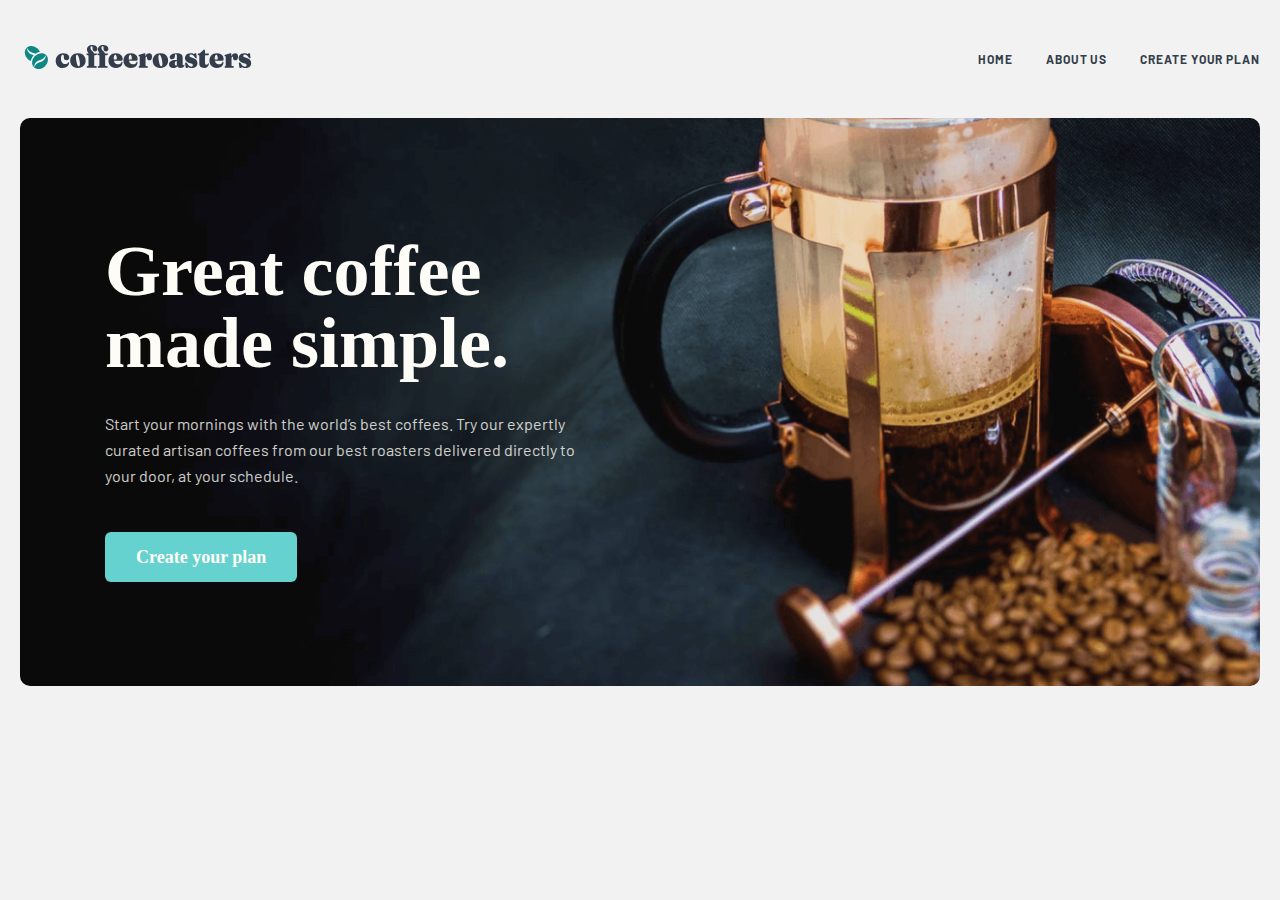
==== index.html @ 652fffab "initial commit" ====
<!DOCTYPE html>
<html lang="en">
  <head>
    <meta charset="UTF-8" />
    <meta http-equiv="X-UA-Compatible" content="IE=edge" />
    <meta name="viewport" content="width=device-width, initial-scale=1.0" />
    <link rel="stylesheet" href="./css/normalize.css" />
    <link rel="stylesheet" href="./css/style.css" />
    <title>1-dars</title>
  </head>
  <body>
    <header class="site-header">
      <div class="container">
        <div class="header-wrapper">
          <a href="./index.html">
            <img
              src="./images/coffe-logo.svg"
              alt="cofferoaster logotip"
              width="236"
              height="26"
            />
          </a>

          <ul class="header-list">
            <li class="header-item">
              <a class="header-link" href="./index.html">HOME</a>
            </li>
            <li class="header-item">
              <a class="header-link" href="./index.html">ABOUT US</a>
            </li>
            <li class="header-item">
              <a class="header-link" href="./index.html">Create your plan</a>
            </li>
          </ul>
        </div>
      </div>
    </header>

    <main>
      <!-- HERO SECTION -->
      <section class="hero-section">
        <div class="container">
         <div class="hero-main-wrap">
            <div class="hero-info-wrapper">
                <h1 class="hero-title">Great coffee made simple.</h1>
                <p class="hero-text">
                  Start your mornings with the world’s best coffees. Try our
                  expertly curated artisan coffees from our best roasters delivered
                  directly to your door, at your schedule.
                </p>
                <a class="hero-link" href="./index.html">Create your plan</a>
              </div>
         </div>
        </div>
      </section>
    </main>
  </body>
</html>
---- css/style.css ----
/* barlow-regular - latin */
@font-face {
    font-family: 'Barlow';
    font-style: normal;
    font-weight: 400;
    src: local(''),
         url('../fonts/barlow-v12-latin-regular.woff2') format('woff2'), /* Chrome 26+, Opera 23+, Firefox 39+ */
         url('../fonts/barlow-v12-latin-regular.woff') format('woff'); /* Chrome 6+, Firefox 3.6+, IE 9+, Safari 5.1+ */
  }
  /* barlow-700 - latin */
  @font-face {
    font-family: 'Barlow';
    font-style: normal;
    font-weight: 700;
    src: local(''),
         url('../fonts/barlow-v12-latin-700.woff2') format('woff2'), /* Chrome 26+, Opera 23+, Firefox 39+ */
         url('../fonts/barlow-v12-latin-700.woff') format('woff'); /* Chrome 6+, Firefox 3.6+, IE 9+, Safari 5.1+ */
  }
  /* fraunces-900 - latin */
@font-face {
    font-family: 'Fraunces';
    font-style: normal;
    font-weight: 900;
    src: local(''),
         url('../fonts/fraunces-v24-latin-900.woff2') format('woff2'), /* Chrome 26+, Opera 23+, Firefox 39+ */
         url('../fonts/fraunces-v24-latin-900.woff') format('woff'); /* Chrome 6+, Firefox 3.6+, IE 9+, Safari 5.1+ */
  }
  *{
    box-sizing: border-box;
    margin: 0;
    padding: 0;
  }
  .container{
    max-width: 1320px;
    width: 100%;
    padding: 0 20px;
    margin-right: auto;
    margin-left: auto;
  }
  body{
    background: #F2F2F2;
  }
/* HEADER */
.site-header {
    padding-top: 44px;
    padding-bottom: 44px;
}

.header-wrapper {
    display: flex;
    justify-content: space-between;
    align-items: center;
}
.header-list {
    display: flex;
    justify-content: space-between;
    list-style-type: none;
    gap: 33px;
}
.header-link{
    text-decoration: none;
    font-family: 'Barlow';
font-style: normal;
font-weight: 700;
font-size: 12px;
line-height: 15px;
letter-spacing: 0.923077px;
text-transform: uppercase;
color: #333D4B;
}
.header-link:hover{
  background: #66D2CF;
}
/* HERO SECTION */


.hero-main-wrap{
  padding: 117px 0 116px 85px;
  background-image: url(../images/Bitmap\ \(1\).png);
  background-repeat: no-repeat;
  background-size: cover;

border-radius: 10px;
}

.hero-info-wrapper {
  width: 493px;
}
.hero-title {
  font-family: 'Fraunces 9pt';
font-style: normal;
font-weight: 900;
font-size: 72px;
line-height: 72px;
color: #FEFCF7;
margin-bottom: 32px;
}
.hero-text {
  font-family: 'Barlow';
font-style: normal;
font-weight: 400;
font-size: 16px;
line-height: 26px;
color: #FEFCF7;
opacity: 0.8;
margin-bottom: 56px;
}
.hero-link {
  font-family: 'Fraunces 9pt';
font-style: normal;
font-weight: 900;
font-size: 18px;
line-height: 25px;
text-align: center;
color: #FEFCF7;
background: #66D2CF;
border-radius: 6px;
padding: 15px 31px;
text-decoration: none;
}
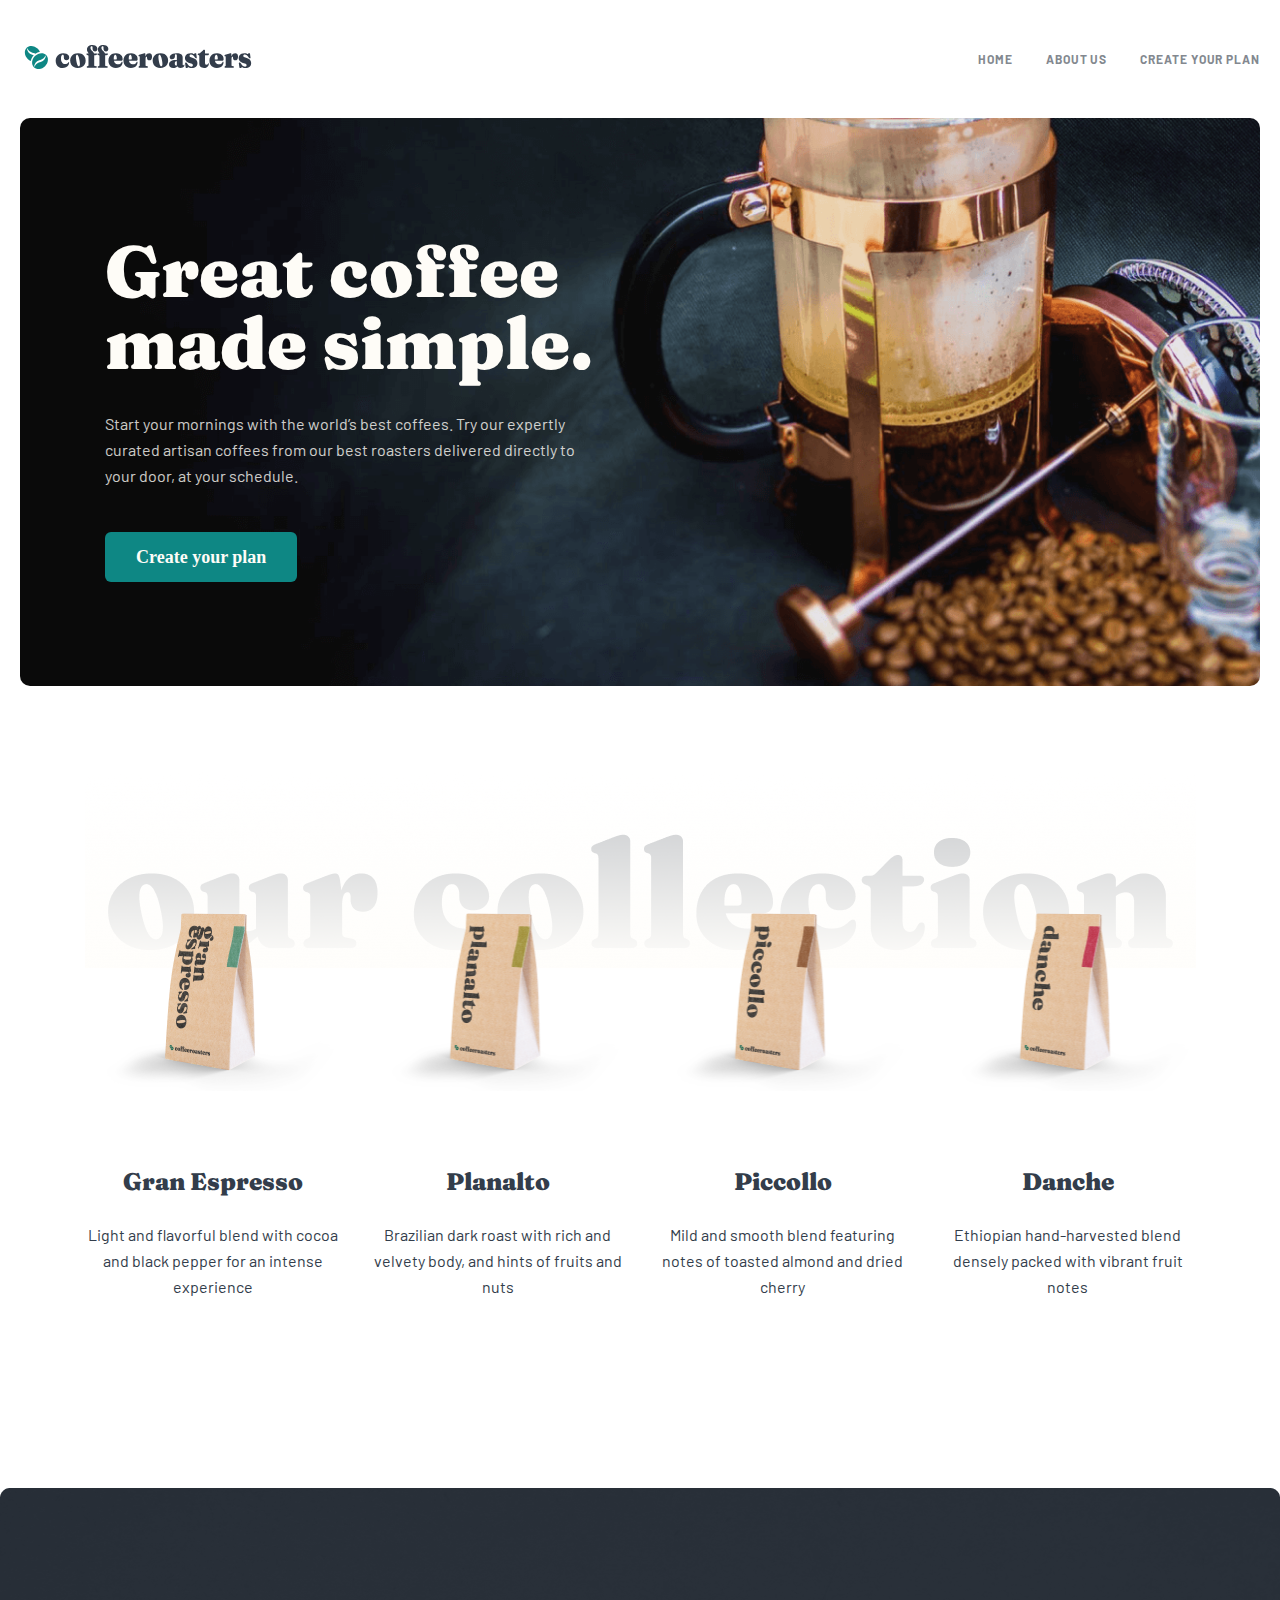
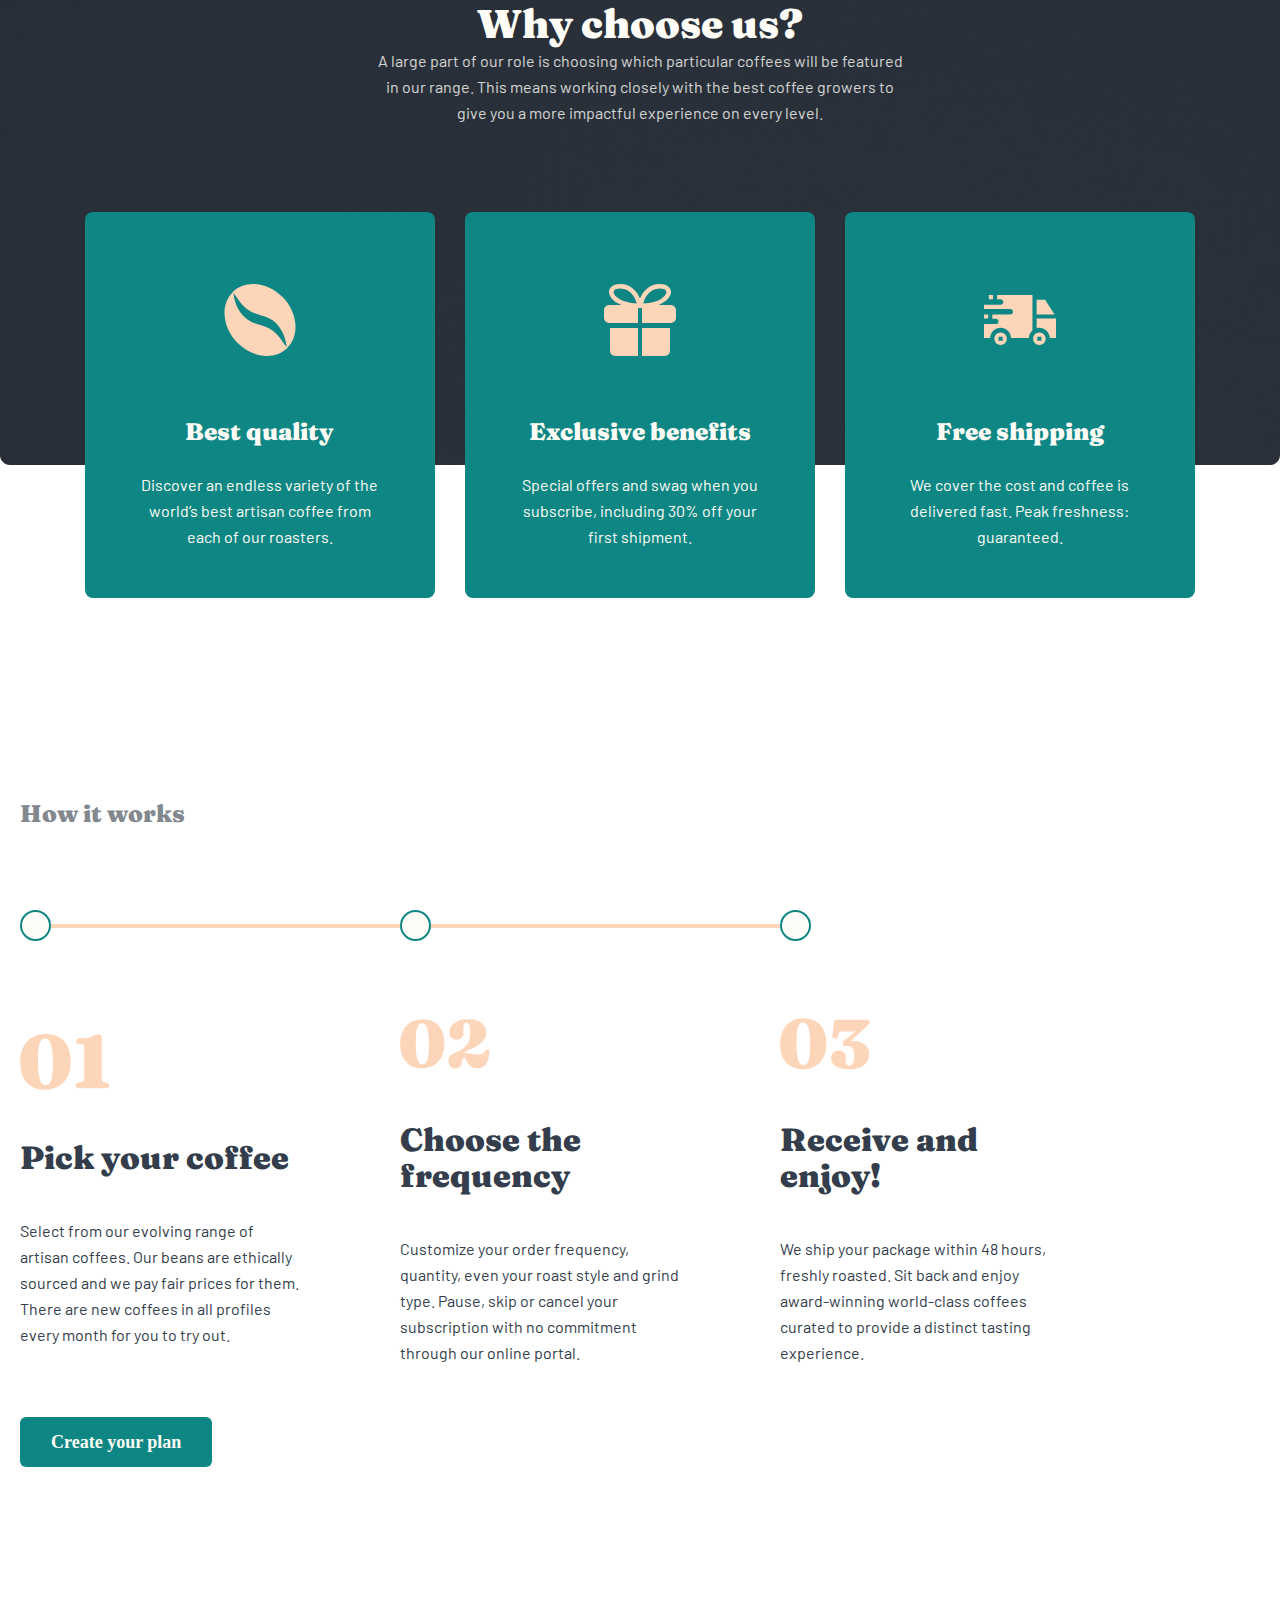
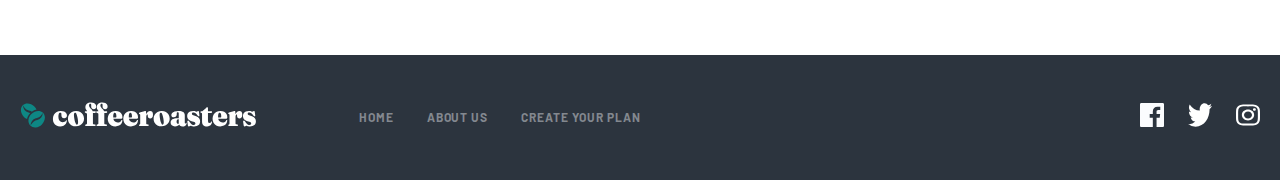
==== commit 26a9f1a6: "cofeeroaster" ====
--- a/index.html
+++ b/index.html
@@ -40,19 +40,282 @@
       <!-- HERO SECTION -->
       <section class="hero-section">
         <div class="container">
-         <div class="hero-main-wrap">
+          <div class="hero-main-wrap">
             <div class="hero-info-wrapper">
-                <h1 class="hero-title">Great coffee made simple.</h1>
-                <p class="hero-text">
-                  Start your mornings with the world’s best coffees. Try our
-                  expertly curated artisan coffees from our best roasters delivered
-                  directly to your door, at your schedule.
+              <h1 class="hero-title">Great coffee made simple.</h1>
+              <p class="hero-text">
+                Start your mornings with the world’s best coffees. Try our
+                expertly curated artisan coffees from our best roasters
+                delivered directly to your door, at your schedule.
+              </p>
+              <a class="hero-link" href="./index.html">Create your plan</a>
+            </div>
+          </div>
+        </div>
+      </section>
+
+      <!-- COLLECTION SECTION -->
+      <section class="collection-section">
+        <div class="container">
+          <div class="collection-wrapper">
+            <ul class="collection-list">
+              <li class="collection-item">
+                <img
+                  class="collectionimg"
+                  src="./images/espresso.png"
+                  alt="collection image"
+                  width="255"
+                  height="193"
+                />
+                <h3 class="collection-title">Gran Espresso</h3>
+                <p class="collection-text">
+                  Light and flavorful blend with cocoa and black pepper for an
+                  intense experience
                 </p>
-                <a class="hero-link" href="./index.html">Create your plan</a>
-              </div>
-         </div>
+              </li>
+              <li class="collection-item">
+                <img
+                  class="collectionimg"
+                  src="./images/planalto.png"
+                  alt="collection image"
+                  width="255"
+                  height="193"
+                />
+                <h3 class="collection-title">Planalto</h3>
+                <p class="collection-text">
+                  Brazilian dark roast with rich and velvety body, and hints of
+                  fruits and nuts
+                </p>
+              </li>
+              <li class="collection-item">
+                <img
+                  class="collectionimg"
+                  src="./images/piccollo.png"
+                  alt="collection image"
+                  width="255"
+                  height="193"
+                />
+                <h3 class="collection-title">Piccollo</h3>
+                <p class="collection-text">
+                  Mild and smooth blend featuring notes of toasted almond and
+                  dried cherry
+                </p>
+              </li>
+              <li class="collection-item">
+                <img
+                  class="collectionimg"
+                  src="./images/danche.png"
+                  alt="collection image"
+                  width="255"
+                  height="193"
+                />
+                <h3 class="collection-title">Danche</h3>
+                <p class="collection-text">
+                  Ethiopian hand-harvested blend densely packed with vibrant
+                  fruit notes
+                </p>
+              </li>
+            </ul>
+          </div>
+        </div>
+      </section>
+
+      <!-- CHOOSE SECTION -->
+      <section class="choose-section">
+        <div class="container">
+          <div class="choose-div">
+            <h3 class="choose-title">Why choose us?</h3>
+            <p class="choose-text">
+              A large part of our role is choosing which particular coffees will
+              be featured in our range. This means working closely with the best
+              coffee growers to give you a more impactful experience on every
+              level.
+            </p>
+          </div>
+          <ul class="choose-list">
+            <li class="choose-item">
+              <img
+                src="./images/cofee.svg"
+                alt="coffe icon"
+                width="72"
+                height="72"
+              />
+              <h4 class="choose-item-title">Best quality</h4>
+              <p class="choose-item-text">
+                Discover an endless variety of the world’s best artisan coffee
+                from each of our roasters.
+              </p>
+            </li>
+            <li class="choose-item">
+              <img
+                src="./images/benifits.svg"
+                alt="coffe icon"
+                width="72"
+                height="72"
+              />
+              <h4 class="choose-item-title">Exclusive benefits</h4>
+              <p class="choose-item-text">
+                Special offers and swag when you subscribe, including 30% off
+                your first shipment.
+              </p>
+            </li>
+            <li class="choose-item">
+              <img
+                src="./images/shipping.svg"
+                alt="coffe icon"
+                width="72"
+                height="72"
+              />
+              <h4 class="choose-item-title">Free shipping</h4>
+              <p class="choose-item-text">
+                We cover the cost and coffee is delivered fast. Peak freshness:
+                guaranteed.
+              </p>
+            </li>
+          </ul>
+        </div>
+      </section>
+
+      <!-- LAST SECTION -->
+      <section class="last-section">
+        <div class="container">
+          <p class="last-section-title">How it works</p>
+          <div class="icon-div">
+            <img
+              class="oval"
+              src="./images/Oval.svg"
+              alt="oval img"
+              width="31"
+              height="31"
+            />
+            <hr class="line" />
+            <img
+              class="oval"
+              src="./images/Oval.svg"
+              alt="oval pisture"
+              width="31"
+              height="31"
+            />
+            <hr class="line" />
+            <img
+              class="oval"
+              src="./images/Oval.svg"
+              alt="oval pic"
+              width="31"
+              height="31"
+            />
+          </div>
+
+          <ul class="last-list">
+            <li class="last-item">
+              <img
+                src="./images/01.svg"
+                alt="number 1"
+                width="90"
+                height="72"
+              />
+              <h4 class="last-item-title">Pick your coffee</h4>
+              <p class="last-item-text">
+                Select from our evolving range of artisan coffees. Our beans are
+                ethically sourced and we pay fair prices for them. There are new
+                coffees in all profiles every month for you to try out.
+              </p>
+            </li>
+            <li class="last-item">
+              <img
+                src="./images/02.svg"
+                alt="number 1"
+                width="90"
+                height="72"
+              />
+              <h4 class="last-item-title">Choose the frequency</h4>
+              <p class="last-item-text">
+                Customize your order frequency, quantity, even your roast style
+                and grind type. Pause, skip or cancel your subscription with no
+                commitment through our online portal.
+              </p>
+            </li>
+            <li class="last-item">
+              <img
+                src="./images/03.svg"
+                alt="number 1"
+                width="90"
+                height="72"
+              />
+              <h4 class="last-item-title">Receive and enjoy!</h4>
+              <p class="last-item-text">
+                We ship your package within 48 hours, freshly roasted. Sit back
+                and enjoy award-winning world-class coffees curated to provide a
+                distinct tasting experience.
+              </p>
+            </li>
+          </ul>
+
+          <a class="hero-link" href="./index.html">Create your plan</a>
         </div>
       </section>
     </main>
+
+    <!-- footer -->
+    <footer class="site-footer">
+      <div class="container">
+       <div class="footer-wrapper">
+        <div class="footer-div">
+          <a class="logowhite" href="./index.html">
+            <img
+              src="./images/whitelogocoffee.svg"
+              alt="white logotip"
+              width="236"
+              height="26"
+            />
+          </a>
+          <ul class="footer-list">
+            <li class="footer-item">
+              <a class="footer-link" href="./index.html">HOME</a>
+            </li>
+            <li class="footer-item">
+              <a class="footer-link" href="./index.html">ABOUT US</a>
+            </li>
+            <li class="footer-item">
+              <a class="footer-link" href="./index.html">Create your plan</a>
+            </li>
+          </ul>
+        </div>
+
+        <ul class="footer-site-list">
+          <li class="footer-site-item">
+            <a class="footer-site-link" href="./index.html">
+              <img
+                src="./images/facebook.svg"
+                alt="facebook logo"
+                width="24"
+                height="24"
+              />
+            </a>
+          </li>
+          <li class="footer-site-item">
+            <a class="footer-site-link" href="./index.html">
+              <img
+                src="./images/twitter.svg"
+                alt="facebook logo"
+                width="24"
+                height="24"
+              />
+            </a>
+          </li>
+          <li class="footer-site-item">
+            <a class="footer-site-link" href="./index.html">
+              <img
+                src="./images/instagram.svg"
+                alt="facebook logo"
+                width="24"
+                height="24"
+              />
+            </a>
+          </li>
+        </ul>
+       </div>
+      </div>
+    </footer>
   </body>
 </html>
--- a/css/style.css
+++ b/css/style.css
@@ -38,7 +38,7 @@
     margin-left: auto;
   }
   body{
-    background: #F2F2F2;
+    background: #FFF;
   }
 /* HEADER */
 .site-header {
@@ -66,10 +66,11 @@
 line-height: 15px;
 letter-spacing: 0.923077px;
 text-transform: uppercase;
-color: #333D4B;
+color: #83888F;
 }
 .header-link:hover{
-  background: #66D2CF;
+  color: #333D4B;
+
 }
 /* HERO SECTION */
 
@@ -87,7 +88,7 @@
   width: 493px;
 }
 .hero-title {
-  font-family: 'Fraunces 9pt';
+  font-family: 'Fraunces';
 font-style: normal;
 font-weight: 900;
 font-size: 72px;
@@ -113,8 +114,238 @@
 line-height: 25px;
 text-align: center;
 color: #FEFCF7;
-background: #66D2CF;
+background: #0E8784;
 border-radius: 6px;
 padding: 15px 31px;
 text-decoration: none;
-}+}
+.hero-link:hover{
+  background: #66D2CF;
+}
+/* COLLECTION SECTION */
+.collection-section {
+  margin-top: 86px;
+  padding-bottom: 188px;
+
+}
+.collection-wrapper {
+  background-image: url(../images/collectionbg.png);
+  background-repeat: no-repeat;
+  background-size: 1111px 196px;
+background-position-x: center;
+}
+.collection-list {
+  display: flex;
+  align-items: center;
+ gap: 30px;
+ list-style-type: none;
+ justify-content: center;
+padding-top: 126px;
+}
+.collection-item {
+  width: 255px;
+text-align: center;
+
+}
+
+.collection-title {
+  font-family: 'Fraunces';
+font-style: normal;
+font-weight: 900;
+font-size: 24px;
+line-height: 32px;
+text-align: center;
+color: #333D4B;
+padding-bottom: 24px;
+padding-top: 71px;
+}
+.collection-text {
+  font-family: 'Barlow';
+font-style: normal;
+font-weight: 400;
+font-size: 16px;
+line-height: 26px;
+text-align: center;
+color: #333D4B;
+}
+/* CHOOSE SECTION */
+
+.choose-section {
+  padding-top: 112px;
+  padding-bottom: 200px;
+  background-image: url(../images/choose-sectionbg.png);
+  background-repeat: no-repeat;
+  background-size: 1280px 577px;
+  background-position: center 0;
+}
+.choose-div {
+  width: 540px;
+  margin-right: auto;
+  margin-left: auto;
+  padding-bottom: 86px;
+}
+.choose-title {
+  font-family: 'Fraunces';
+font-style: normal;
+font-weight: 900;
+font-size: 40px;
+line-height: 48px;
+text-align: center;
+color: #FEFCF7;
+}
+.choose-text {
+  font-family: 'Barlow';
+font-style: normal;
+font-weight: 400;
+font-size: 16px;
+line-height: 26px;
+text-align: center;
+color: #FEFCF7;
+opacity: 0.8;
+}
+.choose-list {
+  display: flex;
+  align-items: center;
+  justify-content: center;
+  gap: 30px;
+  list-style-type: none;
+}
+.choose-item {
+  width: 350px;
+  background: #0E8784;
+border-radius: 8px;
+padding: 72px 48px 48px 47px;
+text-align: center;
+}
+.choose-item-title {
+  font-family: 'Fraunces';
+font-style: normal;
+font-weight: 900;
+font-size: 24px;
+line-height: 32px;
+text-align: center;
+color: #FEFCF7;
+padding-top: 56px;
+padding-bottom: 24px;
+}
+.choose-item-text {
+  font-family: 'Barlow';
+font-style: normal;
+font-weight: 400;
+font-size: 16px;
+line-height: 26px;
+text-align: center;
+color: #FEFCF7;
+}
+/* LAST SECTION */
+.last-section {
+padding-bottom: 200px;
+}
+
+.last-section-title {
+  padding-bottom: 80px;
+  font-family: 'Fraunces';
+font-style: normal;
+font-weight: 900;
+font-size: 24px;
+line-height: 32px;
+color: #83888F;
+}
+.icon-div {
+  display: flex;
+  align-items: center;
+  justify-content: flex-start;
+}
+.last-list {
+  display: flex;
+  align-items: center;
+  justify-content: flex-start;
+  list-style-type: none;
+  gap: 95px;
+  padding-top: 67px;
+}
+.last-item {
+  width: 285px;
+  padding-bottom: 64px;
+}
+.last-item-title {
+  padding-top: 38px;
+  padding-bottom: 42px;
+  font-family: 'Fraunces';
+font-style: normal;
+font-weight: 900;
+font-size: 32px;
+line-height: 36px;
+color: #333D4B;
+}
+.last-item-text {
+  font-family: 'Barlow';
+font-style: normal;
+font-weight: 400;
+font-size: 16px;
+line-height: 26px;
+color: #333D4B;
+}
+
+.oval{
+  margin: 0;
+}
+.line{
+  margin: 0;
+  width: 349px;
+  height: 1px;
+  border: 2px solid #FDD6BA;
+}
+
+/* footer */
+.site-footer {
+  background: #2C343E;
+  padding-top: 47px;
+  padding-bottom: 48px;
+}
+.footer-div {
+  display: flex;
+  align-items: center;
+  justify-content: flex-start;
+}
+.footer-wrapper{
+  display: flex;
+  align-items: center;
+  justify-content: space-between;
+}
+.footer-list {
+  list-style-type: none;
+  display: flex;
+  align-items: center;
+  justify-content: space-between;
+  gap: 33px;
+}
+.logowhite{
+  margin-right: 103px;
+}
+
+.footer-link {
+  font-family: 'Barlow';
+font-style: normal;
+font-weight: 700;
+font-size: 12px;
+line-height: 15px;
+letter-spacing: 0.923077px;
+text-transform: uppercase;
+color: #83888F;
+text-decoration: none;
+}
+.footer-link:hover{
+  color: #FEFCF7;
+}
+.footer-site-list {
+  list-style-type: none;
+  display: flex;
+  align-items: center;
+  justify-content: flex-end;
+  gap: 24px;
+}
+
+.footer-site-link:hover {
+  background: #FDD6BA;
+}
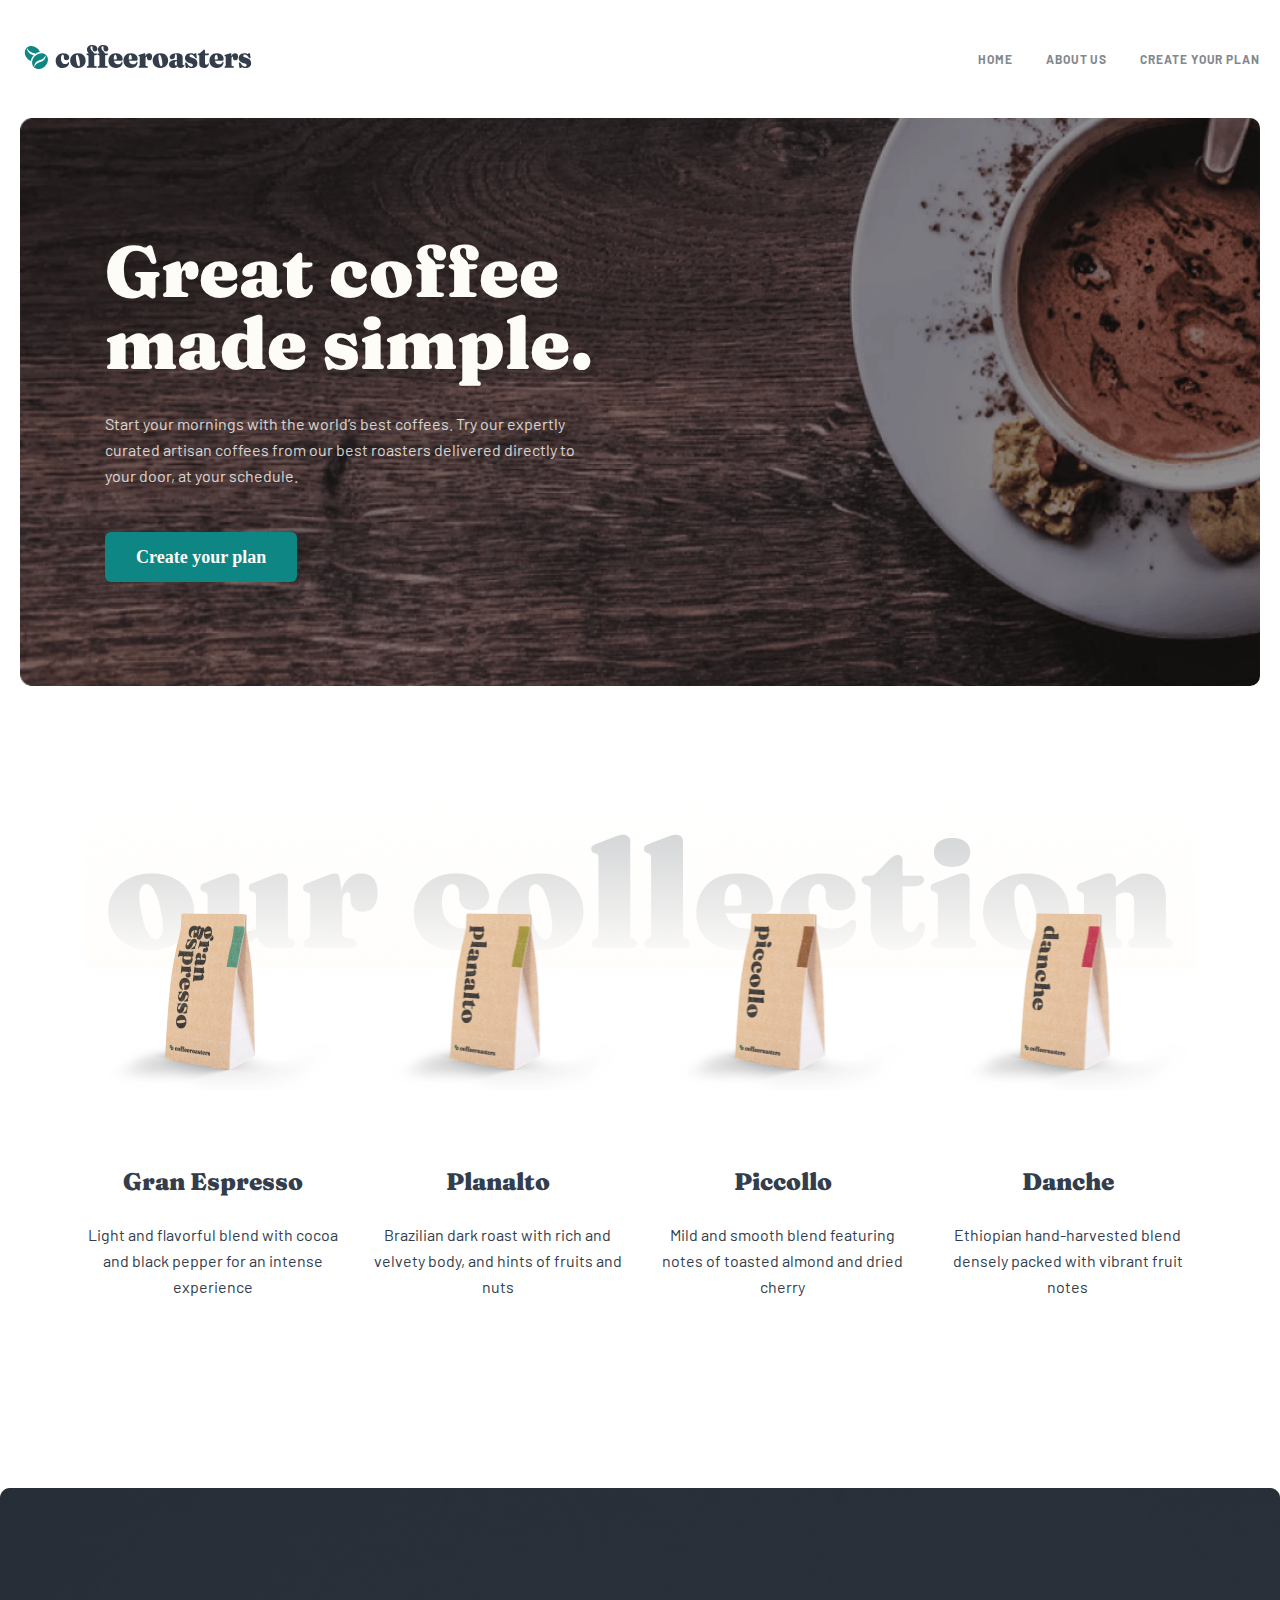
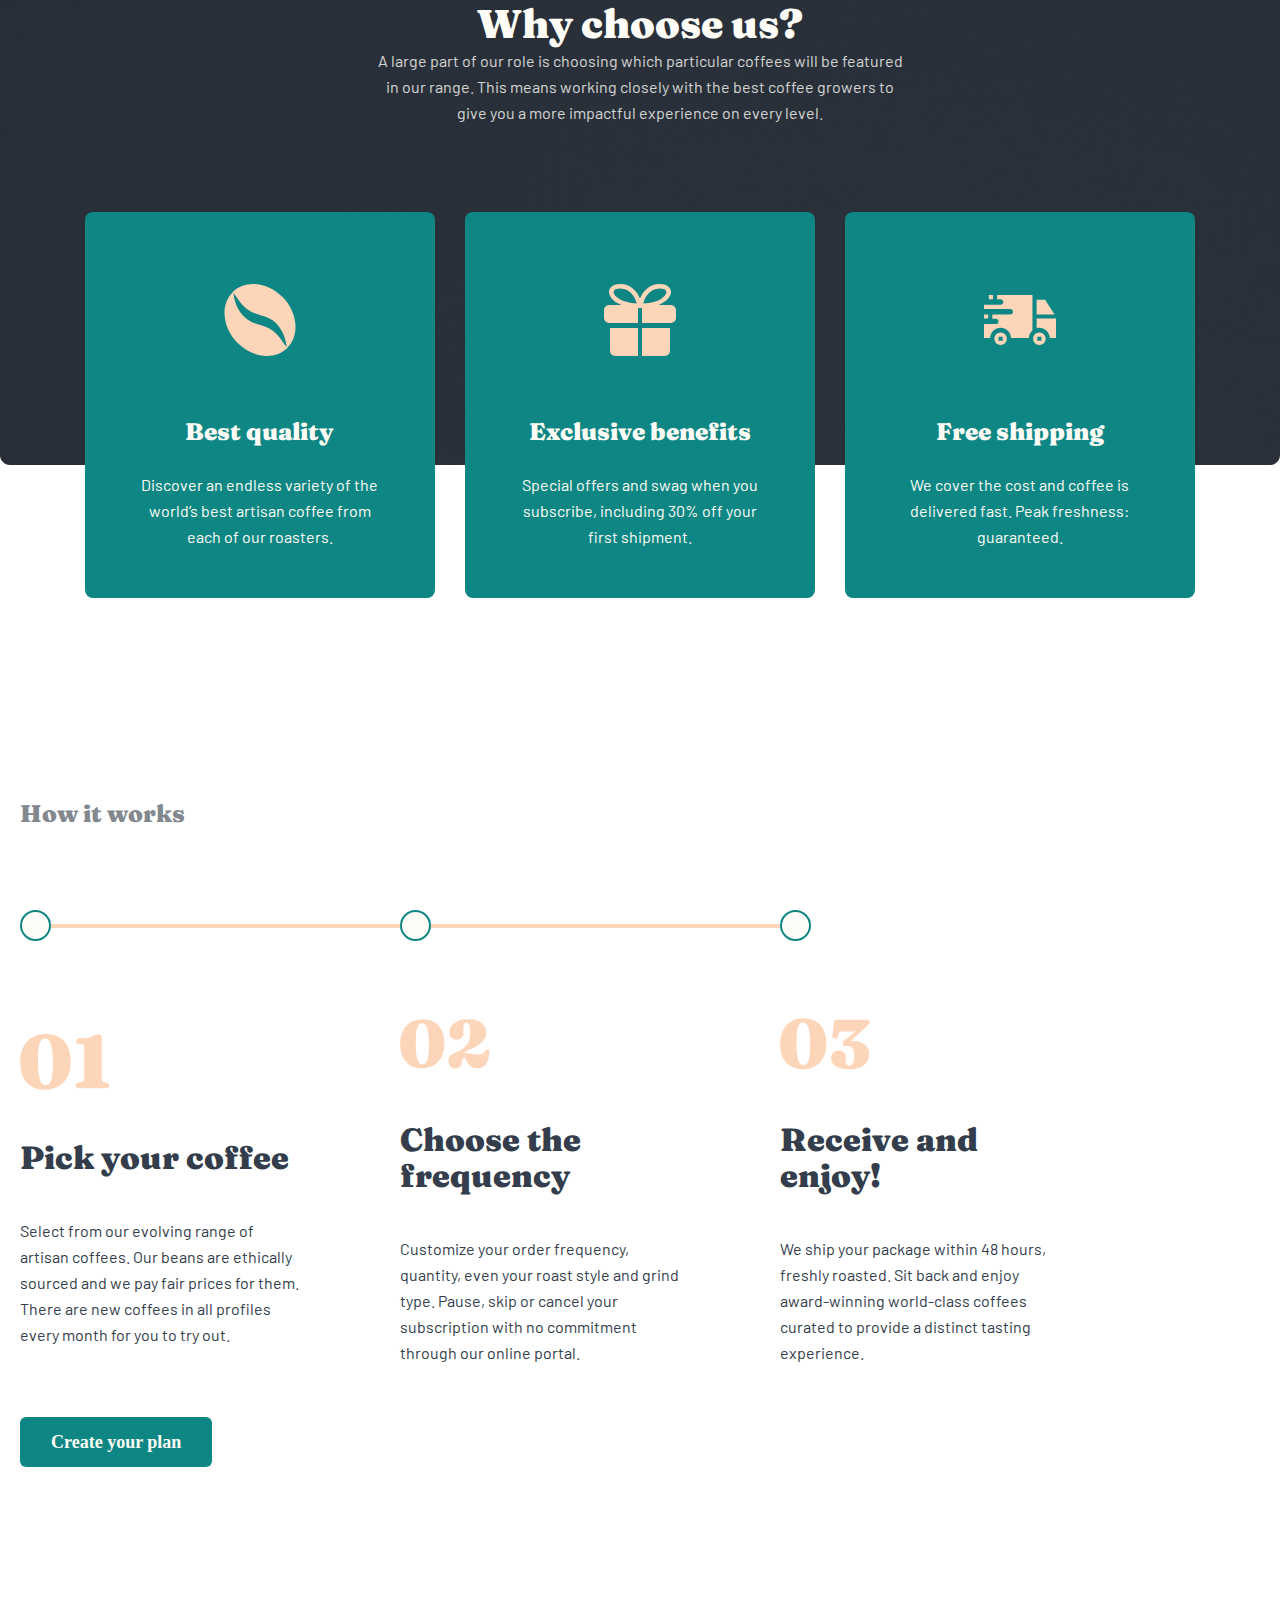
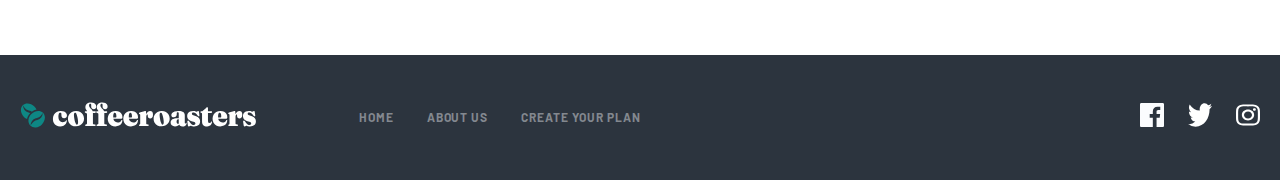
==== commit 6caf5d4c: "about and home pages add" ====
--- a/index.html
+++ b/index.html
@@ -9,10 +9,11 @@
     <title>1-dars</title>
   </head>
   <body>
+    <!-- HEADER -->
     <header class="site-header">
       <div class="container">
-        <div class="header-wrapper">
-          <a href="./index.html">
+        <div class="site-header__wrapper">
+          <a class="site-header__logo" href="./index.html">
             <img
               src="./images/coffe-logo.svg"
               alt="cofferoaster logotip"
@@ -21,15 +22,15 @@
             />
           </a>
 
-          <ul class="header-list">
-            <li class="header-item">
-              <a class="header-link" href="./index.html">HOME</a>
-            </li>
-            <li class="header-item">
-              <a class="header-link" href="./index.html">ABOUT US</a>
-            </li>
-            <li class="header-item">
-              <a class="header-link" href="./index.html">Create your plan</a>
+          <ul class="site-header__list">
+            <li class="site-header__item">
+              <a class="site-header__link" href="./index.html">HOME</a>
+            </li>
+            <li class="site-header__item">
+              <a class="site-header__link" href="./about.html">ABOUT US</a>
+            </li>
+            <li class="site-header__item">
+              <a class="site-header__link" href="./index.html">Create your plan</a>
             </li>
           </ul>
         </div>
@@ -38,79 +39,79 @@
 
     <main>
       <!-- HERO SECTION -->
-      <section class="hero-section">
+      <section class="hero">
         <div class="container">
-          <div class="hero-main-wrap">
-            <div class="hero-info-wrapper">
-              <h1 class="hero-title">Great coffee made simple.</h1>
-              <p class="hero-text">
+          <div class="hero__wrapper">
+            <div class="hero__info-wrapper">
+              <h1 class="hero__title">Great coffee made simple.</h1>
+              <p class="hero__text">
                 Start your mornings with the world’s best coffees. Try our
                 expertly curated artisan coffees from our best roasters
                 delivered directly to your door, at your schedule.
               </p>
-              <a class="hero-link" href="./index.html">Create your plan</a>
+              <a class="hero__link" href="./index.html">Create your plan</a>
             </div>
           </div>
         </div>
       </section>
 
       <!-- COLLECTION SECTION -->
-      <section class="collection-section">
+      <section class="collection">
         <div class="container">
-          <div class="collection-wrapper">
-            <ul class="collection-list">
-              <li class="collection-item">
+          <div class="collection__wrapper">
+            <ul class="collection__list">
+              <li class="collection__item">
                 <img
-                  class="collectionimg"
+                  class="collection__img"
                   src="./images/espresso.png"
                   alt="collection image"
                   width="255"
                   height="193"
                 />
-                <h3 class="collection-title">Gran Espresso</h3>
-                <p class="collection-text">
+                <h3 class="collection__title">Gran Espresso</h3>
+                <p class="collection__text">
                   Light and flavorful blend with cocoa and black pepper for an
                   intense experience
                 </p>
               </li>
-              <li class="collection-item">
+              <li class="collection__item">
                 <img
-                  class="collectionimg"
+                  class="collection__img"
                   src="./images/planalto.png"
                   alt="collection image"
                   width="255"
                   height="193"
                 />
-                <h3 class="collection-title">Planalto</h3>
-                <p class="collection-text">
+                <h3 class="collection__title">Planalto</h3>
+                <p class="collection__text">
                   Brazilian dark roast with rich and velvety body, and hints of
                   fruits and nuts
                 </p>
               </li>
-              <li class="collection-item">
+              <li class="collection__item">
                 <img
-                  class="collectionimg"
+                  class="collection__img"
                   src="./images/piccollo.png"
                   alt="collection image"
                   width="255"
                   height="193"
                 />
-                <h3 class="collection-title">Piccollo</h3>
-                <p class="collection-text">
+                <h3 class="collection__title">Piccollo</h3>
+                <p class="collection__text">
                   Mild and smooth blend featuring notes of toasted almond and
                   dried cherry
                 </p>
               </li>
-              <li class="collection-item">
+              <li class="collection__item">
                 <img
-                  class="collectionimg"
+                  class="collection__img"
                   src="./images/danche.png"
                   alt="collection image"
                   width="255"
                   height="193"
                 />
-                <h3 class="collection-title">Danche</h3>
-                <p class="collection-text">
+                <h3 class="collection__title">Danche</h3>
+                <p class="collection__text">
                   Ethiopian hand-harvested blend densely packed with vibrant
                   fruit notes
                 </p>
@@ -121,53 +122,53 @@
       </section>
 
       <!-- CHOOSE SECTION -->
-      <section class="choose-section">
+      <section class="choose">
         <div class="container">
-          <div class="choose-div">
-            <h3 class="choose-title">Why choose us?</h3>
-            <p class="choose-text">
+          <div class="choose__div">
+            <h3 class="choose__title">Why choose us?</h3>
+            <p class="choose__text">
               A large part of our role is choosing which particular coffees will
               be featured in our range. This means working closely with the best
               coffee growers to give you a more impactful experience on every
               level.
             </p>
           </div>
-          <ul class="choose-list">
-            <li class="choose-item">
+          <ul class="choose__list">
+            <li class="choose__item">
               <img
                 src="./images/cofee.svg"
                 alt="coffe icon"
                 width="72"
                 height="72"
               />
-              <h4 class="choose-item-title">Best quality</h4>
-              <p class="choose-item-text">
+              <h4 class="choose__item-title">Best quality</h4>
+              <p class="choose__item-text">
                 Discover an endless variety of the world’s best artisan coffee
                 from each of our roasters.
               </p>
             </li>
-            <li class="choose-item">
+            <li class="choose__item">
               <img
                 src="./images/benifits.svg"
                 alt="coffe icon"
                 width="72"
                 height="72"
               />
-              <h4 class="choose-item-title">Exclusive benefits</h4>
-              <p class="choose-item-text">
+              <h4 class="choose__item-title">Exclusive benefits</h4>
+              <p class="choose__item-text">
                 Special offers and swag when you subscribe, including 30% off
                 your first shipment.
               </p>
             </li>
-            <li class="choose-item">
+            <li class="choose__item">
               <img
                 src="./images/shipping.svg"
                 alt="coffe icon"
                 width="72"
                 height="72"
               />
-              <h4 class="choose-item-title">Free shipping</h4>
-              <p class="choose-item-text">
+              <h4 class="choose__item-title">Free shipping</h4>
+              <p class="choose__item-text">
                 We cover the cost and coffee is delivered fast. Peak freshness:
                 guaranteed.
               </p>
@@ -177,28 +178,28 @@
       </section>
 
       <!-- LAST SECTION -->
-      <section class="last-section">
+      <section class="last">
         <div class="container">
-          <p class="last-section-title">How it works</p>
-          <div class="icon-div">
-            <img
-              class="oval"
+          <p class="last__title">How it works</p>
+          <div class="last__icon-div">
+            <img
+              class="last__icon-div--oval"
               src="./images/Oval.svg"
               alt="oval img"
               width="31"
               height="31"
             />
-            <hr class="line" />
-            <img
-              class="oval"
+            <hr class="last__icon-div--line" />
+            <img
+              class="last__icon-div--oval"
               src="./images/Oval.svg"
               alt="oval pisture"
               width="31"
               height="31"
             />
-            <hr class="line" />
-            <img
-              class="oval"
+            <hr class="last__icon-div--line" />
+            <img
+              class="last__icon-div--oval"
               src="./images/Oval.svg"
               alt="oval pic"
               width="31"
@@ -206,44 +207,44 @@
             />
           </div>
 
-          <ul class="last-list">
-            <li class="last-item">
+          <ul class="last__list">
+            <li class="last__item">
               <img
                 src="./images/01.svg"
                 alt="number 1"
                 width="90"
                 height="72"
               />
-              <h4 class="last-item-title">Pick your coffee</h4>
-              <p class="last-item-text">
+              <h4 class="last__item-title">Pick your coffee</h4>
+              <p class="last__item-text">
                 Select from our evolving range of artisan coffees. Our beans are
                 ethically sourced and we pay fair prices for them. There are new
                 coffees in all profiles every month for you to try out.
               </p>
             </li>
-            <li class="last-item">
+            <li class="last__item">
               <img
                 src="./images/02.svg"
                 alt="number 1"
                 width="90"
                 height="72"
               />
-              <h4 class="last-item-title">Choose the frequency</h4>
-              <p class="last-item-text">
+              <h4 class="last__item-title">Choose the frequency</h4>
+              <p class="last__item-text">
                 Customize your order frequency, quantity, even your roast style
                 and grind type. Pause, skip or cancel your subscription with no
                 commitment through our online portal.
               </p>
             </li>
-            <li class="last-item">
+            <li class="last__item">
               <img
                 src="./images/03.svg"
                 alt="number 1"
                 width="90"
                 height="72"
               />
-              <h4 class="last-item-title">Receive and enjoy!</h4>
-              <p class="last-item-text">
+              <h4 class="last__item-title">Receive and enjoy!</h4>
+              <p class="last__item-text">
                 We ship your package within 48 hours, freshly roasted. Sit back
                 and enjoy award-winning world-class coffees curated to provide a
                 distinct tasting experience.
@@ -251,7 +252,7 @@
             </li>
           </ul>
 
-          <a class="hero-link" href="./index.html">Create your plan</a>
+          <a class="hero__link last__link" href="./index.html">Create your plan</a>
         </div>
       </section>
     </main>
@@ -259,9 +260,9 @@
     <!-- footer -->
     <footer class="site-footer">
       <div class="container">
-       <div class="footer-wrapper">
-        <div class="footer-div">
-          <a class="logowhite" href="./index.html">
+       <div class="site-footer__wrapper">
+        <div class="site-footer__div">
+          <a class="site-footer__logo" href="./index.html">
             <img
               src="./images/whitelogocoffee.svg"
               alt="white logotip"
@@ -269,22 +270,22 @@
               height="26"
             />
           </a>
-          <ul class="footer-list">
-            <li class="footer-item">
-              <a class="footer-link" href="./index.html">HOME</a>
-            </li>
-            <li class="footer-item">
-              <a class="footer-link" href="./index.html">ABOUT US</a>
-            </li>
-            <li class="footer-item">
-              <a class="footer-link" href="./index.html">Create your plan</a>
+          <ul class="site-footer__list">
+            <li class="site-footer__item">
+              <a class="site-footer__link" href="./index.html">HOME</a>
+            </li>
+            <li class="site-footer__item">
+              <a class="site-footer__link" href="./index.html">ABOUT US</a>
+            </li>
+            <li class="site-footer__item">
+              <a class="site-footer__link" href="./index.html">Create your plan</a>
             </li>
           </ul>
         </div>
 
-        <ul class="footer-site-list">
-          <li class="footer-site-item">
-            <a class="footer-site-link" href="./index.html">
+        <ul class="site-footer__web-list web-list">
+          <li class="web-list__item">
+            <a class="web-list__link" href="./index.html">
               <img
                 src="./images/facebook.svg"
                 alt="facebook logo"
@@ -293,8 +294,8 @@
               />
             </a>
           </li>
-          <li class="footer-site-item">
-            <a class="footer-site-link" href="./index.html">
+          <li class="web-list__item">
+            <a class="web-list__link" href="./index.html">
               <img
                 src="./images/twitter.svg"
                 alt="facebook logo"
@@ -303,8 +304,8 @@
               />
             </a>
           </li>
-          <li class="footer-site-item">
-            <a class="footer-site-link" href="./index.html">
+          <li class="web-list__item">
+            <a class="web-list__link" href="./index.html">
               <img
                 src="./images/instagram.svg"
                 alt="facebook logo"
--- a/css/style.css
+++ b/css/style.css
@@ -46,18 +46,18 @@
     padding-bottom: 44px;
 }
 
-.header-wrapper {
+.site-header__wrapper {
     display: flex;
     justify-content: space-between;
     align-items: center;
 }
-.header-list {
+.site-header__list {
     display: flex;
     justify-content: space-between;
     list-style-type: none;
     gap: 33px;
 }
-.header-link{
+.site-header__link{
     text-decoration: none;
     font-family: 'Barlow';
 font-style: normal;
@@ -68,14 +68,14 @@
 text-transform: uppercase;
 color: #83888F;
 }
-.header-link:hover{
+.site-header__link:hover{
   color: #333D4B;
 
 }
 /* HERO SECTION */
 
 
-.hero-main-wrap{
+.hero__wrapper{
   padding: 117px 0 116px 85px;
   background-image: url(../images/Bitmap\ \(1\).png);
   background-repeat: no-repeat;
@@ -84,10 +84,10 @@
 border-radius: 10px;
 }
 
-.hero-info-wrapper {
+.hero__info-wrapper {
   width: 493px;
 }
-.hero-title {
+.hero__title {
   font-family: 'Fraunces';
 font-style: normal;
 font-weight: 900;
@@ -96,7 +96,7 @@
 color: #FEFCF7;
 margin-bottom: 32px;
 }
-.hero-text {
+.hero__text {
   font-family: 'Barlow';
 font-style: normal;
 font-weight: 400;
@@ -106,7 +106,7 @@
 opacity: 0.8;
 margin-bottom: 56px;
 }
-.hero-link {
+.hero__link {
   font-family: 'Fraunces 9pt';
 font-style: normal;
 font-weight: 900;
@@ -119,22 +119,22 @@
 padding: 15px 31px;
 text-decoration: none;
 }
-.hero-link:hover{
+.hero__link:hover{
   background: #66D2CF;
 }
 /* COLLECTION SECTION */
-.collection-section {
+.collection {
   margin-top: 86px;
   padding-bottom: 188px;
 
 }
-.collection-wrapper {
+.collection__wrapper {
   background-image: url(../images/collectionbg.png);
   background-repeat: no-repeat;
   background-size: 1111px 196px;
 background-position-x: center;
 }
-.collection-list {
+.collection__list {
   display: flex;
   align-items: center;
  gap: 30px;
@@ -142,13 +142,13 @@
  justify-content: center;
 padding-top: 126px;
 }
-.collection-item {
+.collection__item {
   width: 255px;
 text-align: center;
 
 }
 
-.collection-title {
+.collection__title {
   font-family: 'Fraunces';
 font-style: normal;
 font-weight: 900;
@@ -159,7 +159,7 @@
 padding-bottom: 24px;
 padding-top: 71px;
 }
-.collection-text {
+.collection__text {
   font-family: 'Barlow';
 font-style: normal;
 font-weight: 400;
@@ -170,7 +170,7 @@
 }
 /* CHOOSE SECTION */
 
-.choose-section {
+.choose {
   padding-top: 112px;
   padding-bottom: 200px;
   background-image: url(../images/choose-sectionbg.png);
@@ -178,13 +178,13 @@
   background-size: 1280px 577px;
   background-position: center 0;
 }
-.choose-div {
+.choose__div {
   width: 540px;
   margin-right: auto;
   margin-left: auto;
   padding-bottom: 86px;
 }
-.choose-title {
+.choose__title {
   font-family: 'Fraunces';
 font-style: normal;
 font-weight: 900;
@@ -193,7 +193,7 @@
 text-align: center;
 color: #FEFCF7;
 }
-.choose-text {
+.choose__text {
   font-family: 'Barlow';
 font-style: normal;
 font-weight: 400;
@@ -203,21 +203,21 @@
 color: #FEFCF7;
 opacity: 0.8;
 }
-.choose-list {
+.choose__list {
   display: flex;
   align-items: center;
   justify-content: center;
   gap: 30px;
   list-style-type: none;
 }
-.choose-item {
+.choose__item {
   width: 350px;
   background: #0E8784;
 border-radius: 8px;
 padding: 72px 48px 48px 47px;
 text-align: center;
 }
-.choose-item-title {
+.choose__item-title {
   font-family: 'Fraunces';
 font-style: normal;
 font-weight: 900;
@@ -228,7 +228,7 @@
 padding-top: 56px;
 padding-bottom: 24px;
 }
-.choose-item-text {
+.choose__item-text {
   font-family: 'Barlow';
 font-style: normal;
 font-weight: 400;
@@ -238,11 +238,11 @@
 color: #FEFCF7;
 }
 /* LAST SECTION */
-.last-section {
+.last {
 padding-bottom: 200px;
 }
 
-.last-section-title {
+.last__title {
   padding-bottom: 80px;
   font-family: 'Fraunces';
 font-style: normal;
@@ -251,12 +251,12 @@
 line-height: 32px;
 color: #83888F;
 }
-.icon-div {
+.last__icon-div {
   display: flex;
   align-items: center;
   justify-content: flex-start;
 }
-.last-list {
+.last__list {
   display: flex;
   align-items: center;
   justify-content: flex-start;
@@ -264,11 +264,11 @@
   gap: 95px;
   padding-top: 67px;
 }
-.last-item {
+.last__item {
   width: 285px;
   padding-bottom: 64px;
 }
-.last-item-title {
+.last__item-title {
   padding-top: 38px;
   padding-bottom: 42px;
   font-family: 'Fraunces';
@@ -278,19 +278,19 @@
 line-height: 36px;
 color: #333D4B;
 }
-.last-item-text {
-  font-family: 'Barlow';
-font-style: normal;
-font-weight: 400;
-font-size: 16px;
-line-height: 26px;
-color: #333D4B;
-}
-
-.oval{
+.last__item-text {
+  font-family: 'Barlow';
+font-style: normal;
+font-weight: 400;
+font-size: 16px;
+line-height: 26px;
+color: #333D4B;
+}
+
+.last__icon-div--oval{
   margin: 0;
 }
-.line{
+.last__icon-div--line {
   margin: 0;
   width: 349px;
   height: 1px;
@@ -303,28 +303,28 @@
   padding-top: 47px;
   padding-bottom: 48px;
 }
-.footer-div {
+.site-footer__div {
   display: flex;
   align-items: center;
   justify-content: flex-start;
 }
-.footer-wrapper{
+.site-footer__wrapper{
   display: flex;
   align-items: center;
   justify-content: space-between;
 }
-.footer-list {
+.site-footer__list {
   list-style-type: none;
   display: flex;
   align-items: center;
   justify-content: space-between;
   gap: 33px;
 }
-.logowhite{
+.site-footer__logo{
   margin-right: 103px;
 }
 
-.footer-link {
+.site-footer__link {
   font-family: 'Barlow';
 font-style: normal;
 font-weight: 700;
@@ -335,10 +335,10 @@
 color: #83888F;
 text-decoration: none;
 }
-.footer-link:hover{
+.site-footer__link:hover{
   color: #FEFCF7;
 }
-.footer-site-list {
+.web-list {
   list-style-type: none;
   display: flex;
   align-items: center;
@@ -346,6 +346,148 @@
   gap: 24px;
 }
 
-.footer-site-link:hover {
-  background: #FDD6BA;
-}
+.web-list__link:hover {
+opacity: 0.5;
+}
+
+/* ABOUT PAGE  */
+/* HERO SECTION */
+.hero__wrapper {
+  padding: 117px 0 116px 85px;
+  background-image: url(../images/about-bg.png);
+  background-repeat: no-repeat;
+  background-size: cover;
+
+border-radius: 10px;
+}
+.about-title{
+  font-family: 'Fraunces';
+font-style: normal;
+font-weight: 900;
+font-size: 40px;
+line-height: 48px;
+color: #FEFCF7;
+}
+
+/* COMMITMENT SECTION */
+.commitment-section {
+  padding-top: 168px;
+}
+.commitment-section__wrap {
+  display: flex;
+  align-items: center;
+  justify-content: center;
+}
+
+.commitment-section__info-wrap {
+  width: 540px;
+margin-left: 125px;
+}
+
+.info-wrap__title {
+  font-family: 'Fraunces';
+font-style: normal;
+font-weight: 900;
+font-size: 40px;
+line-height: 48px;
+color: #333D4B;
+margin-bottom: 32px;
+}
+.info-wrap__text {
+  font-family: 'Barlow';
+font-style: normal;
+font-weight: 400;
+font-size: 16px;
+line-height: 26px;
+color: #333D4B;
+opacity: 0.8;
+}
+/* QUALITY SECTION */
+.quality{
+  padding-top: 244px;
+ 
+  
+}
+.quality__info-wrapper{
+  padding: 100px 0 176px 85px;
+  background-color: #000000;
+  width: 540px;
+}
+.quality__info-title{
+  font-family: 'Fraunces';
+font-style: normal;
+font-weight: 900;
+font-size: 35px;
+line-height: 48px;
+color: #FEFCF7;
+padding-bottom: 32px;
+}
+.quality__info-text{
+  font-family: 'Barlow';
+font-style: normal;
+font-weight: 400;
+font-size: 16px;
+line-height: 26px;
+color: #FEFCF7;
+opacity: 0.8;
+}
+.quality__container{
+  background-color: #000000;
+ border-radius: 10px;
+ position: relative;
+}
+.quality__img{
+  position: absolute;
+  content: "";
+  left: 750px;
+  top: -80px;
+}
+
+/* HEADQUARTERS SECTION */
+
+.headquarters {
+  padding: 168px 85px;
+ 
+}
+.headquarters__title {
+
+font-family: 'Fraunces';
+font-style: normal;
+font-weight: 900;
+font-size: 24px;
+line-height: 32px;
+color: #83888F;
+padding-bottom: 72px;
+}
+.headquarters__list {
+  display: flex;
+  align-items: center;
+  justify-content: space-between;
+list-style-type: none;
+}
+.headquarters__item + .headquarters__item{
+
+  margin-left: 95px;
+}
+.headquarters__item{
+  width: 285px;
+  position: relative;
+}
+.headquarters__item-title {
+  font-family: 'Fraunces';
+font-style: normal;
+font-weight: 900;
+font-size: 32px;
+line-height: 36px;
+color: #333D4B;
+padding-bottom: 24px;
+padding-top: 45px;
+}
+.headquarters__item-adres {
+  font-family: 'Barlow';
+font-style: normal;
+font-weight: 400;
+font-size: 16px;
+line-height: 26px;
+color: #333D4B;
+}
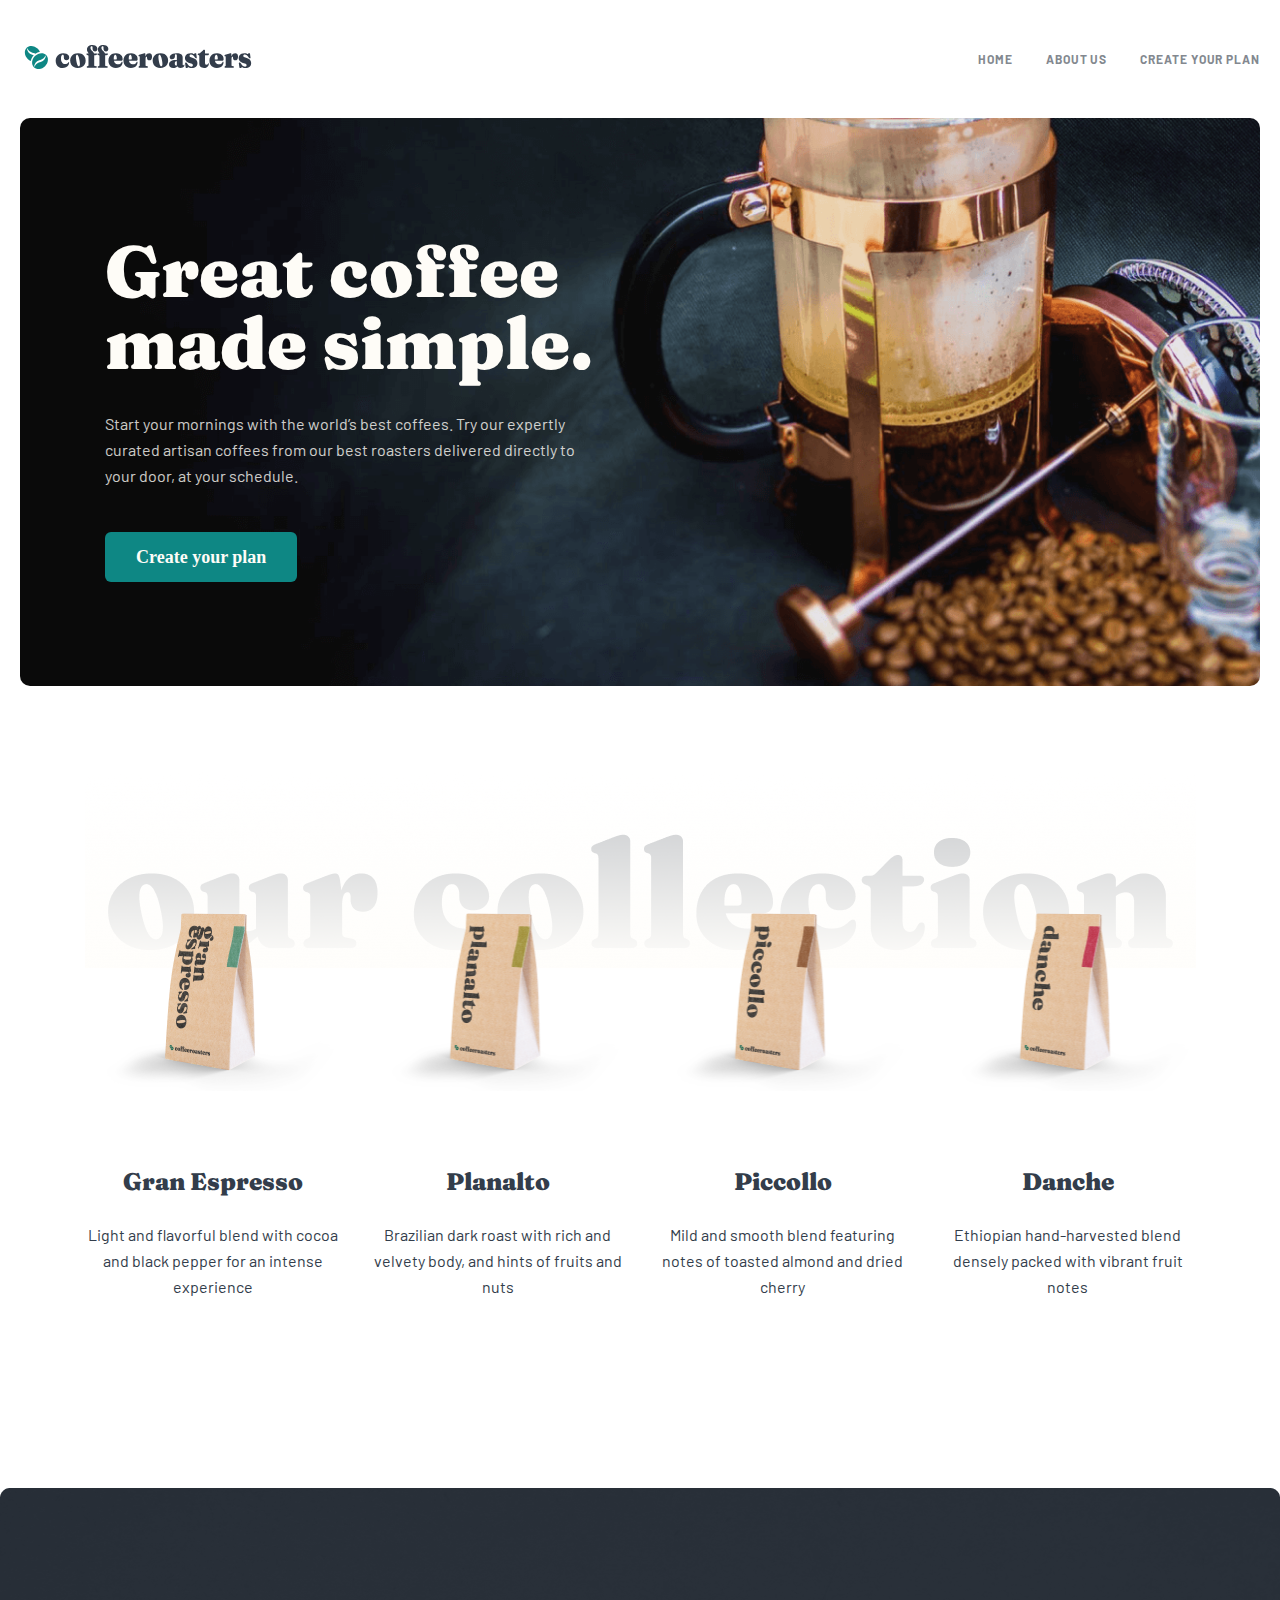
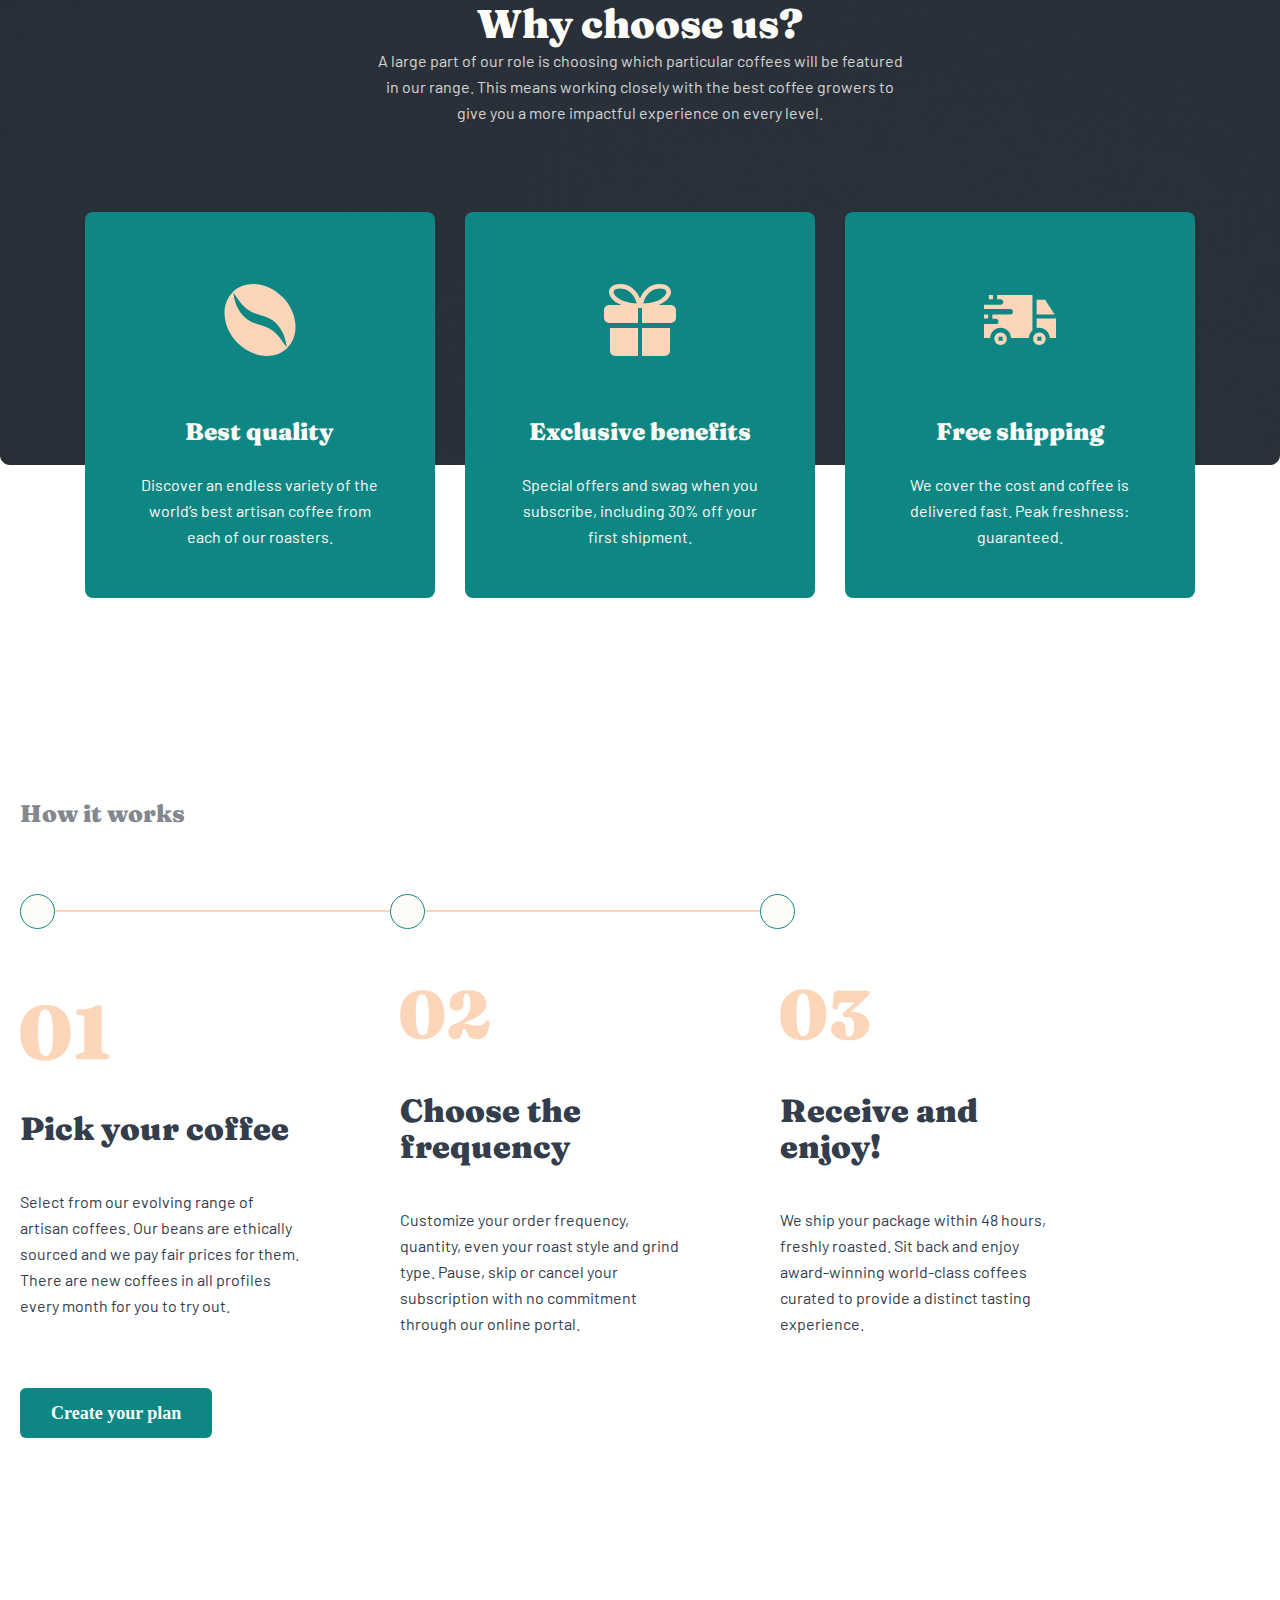
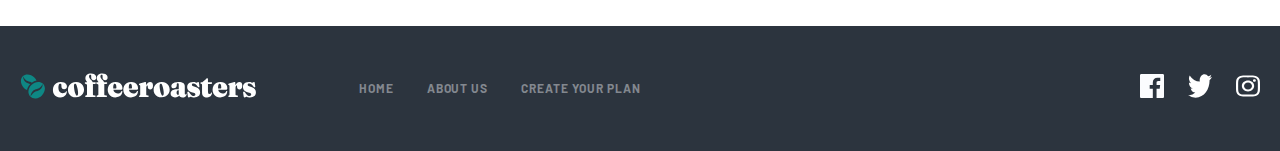
==== commit 1417c9aa: "adding some news" ====
--- a/index.html
+++ b/index.html
@@ -5,7 +5,7 @@
     <meta http-equiv="X-UA-Compatible" content="IE=edge" />
     <meta name="viewport" content="width=device-width, initial-scale=1.0" />
     <link rel="stylesheet" href="./css/normalize.css" />
-    <link rel="stylesheet" href="./css/style.css" />
+    <link rel="stylesheet" href="./css/main.css" />
     <title>1-dars</title>
   </head>
   <body>
@@ -30,7 +30,9 @@
               <a class="site-header__link" href="./about.html">ABOUT US</a>
             </li>
             <li class="site-header__item">
-              <a class="site-header__link" href="./index.html">Create your plan</a>
+              <a class="site-header__link" href="./create.html"
+                >Create your plan</a
+              >
             </li>
           </ul>
         </div>
@@ -181,32 +183,8 @@
       <section class="last">
         <div class="container">
           <p class="last__title">How it works</p>
-          <div class="last__icon-div">
-            <img
-              class="last__icon-div--oval"
-              src="./images/Oval.svg"
-              alt="oval img"
-              width="31"
-              height="31"
-            />
-            <hr class="last__icon-div--line" />
-            <img
-              class="last__icon-div--oval"
-              src="./images/Oval.svg"
-              alt="oval pisture"
-              width="31"
-              height="31"
-            />
-            <hr class="last__icon-div--line" />
-            <img
-              class="last__icon-div--oval"
-              src="./images/Oval.svg"
-              alt="oval pic"
-              width="31"
-              height="31"
-            />
-          </div>
-
+
+          <div class="last__box"><span></span><span></span><span></span></div>
           <ul class="last__list">
             <li class="last__item">
               <img
@@ -252,7 +230,9 @@
             </li>
           </ul>
 
-          <a class="hero__link last__link" href="./index.html">Create your plan</a>
+          <a class="hero__link last__link" href="./index.html"
+            >Create your plan</a
+          >
         </div>
       </section>
     </main>
@@ -260,62 +240,64 @@
     <!-- footer -->
     <footer class="site-footer">
       <div class="container">
-       <div class="site-footer__wrapper">
-        <div class="site-footer__div">
-          <a class="site-footer__logo" href="./index.html">
-            <img
-              src="./images/whitelogocoffee.svg"
-              alt="white logotip"
-              width="236"
-              height="26"
-            />
-          </a>
-          <ul class="site-footer__list">
-            <li class="site-footer__item">
-              <a class="site-footer__link" href="./index.html">HOME</a>
-            </li>
-            <li class="site-footer__item">
-              <a class="site-footer__link" href="./index.html">ABOUT US</a>
-            </li>
-            <li class="site-footer__item">
-              <a class="site-footer__link" href="./index.html">Create your plan</a>
+        <div class="site-footer__wrapper">
+          <div class="site-footer__div">
+            <a class="site-footer__logo" href="./index.html">
+              <img
+                src="./images/whitelogocoffee.svg"
+                alt="white logotip"
+                width="236"
+                height="26"
+              />
+            </a>
+            <ul class="site-footer__list">
+              <li class="site-footer__item">
+                <a class="site-footer__link" href="./index.html">HOME</a>
+              </li>
+              <li class="site-footer__item">
+                <a class="site-footer__link" href="./index.html">ABOUT US</a>
+              </li>
+              <li class="site-footer__item">
+                <a class="site-footer__link" href="./index.html"
+                  >Create your plan</a
+                >
+              </li>
+            </ul>
+          </div>
+
+          <ul class="site-footer__web-list web-list">
+            <li class="web-list__item">
+              <a class="web-list__link" href="./index.html">
+                <img
+                  src="./images/facebook.svg"
+                  alt="facebook logo"
+                  width="24"
+                  height="24"
+                />
+              </a>
+            </li>
+            <li class="web-list__item">
+              <a class="web-list__link" href="./index.html">
+                <img
+                  src="./images/twitter.svg"
+                  alt="facebook logo"
+                  width="24"
+                  height="24"
+                />
+              </a>
+            </li>
+            <li class="web-list__item">
+              <a class="web-list__link" href="./index.html">
+                <img
+                  src="./images/instagram.svg"
+                  alt="facebook logo"
+                  width="24"
+                  height="24"
+                />
+              </a>
             </li>
           </ul>
         </div>
-
-        <ul class="site-footer__web-list web-list">
-          <li class="web-list__item">
-            <a class="web-list__link" href="./index.html">
-              <img
-                src="./images/facebook.svg"
-                alt="facebook logo"
-                width="24"
-                height="24"
-              />
-            </a>
-          </li>
-          <li class="web-list__item">
-            <a class="web-list__link" href="./index.html">
-              <img
-                src="./images/twitter.svg"
-                alt="facebook logo"
-                width="24"
-                height="24"
-              />
-            </a>
-          </li>
-          <li class="web-list__item">
-            <a class="web-list__link" href="./index.html">
-              <img
-                src="./images/instagram.svg"
-                alt="facebook logo"
-                width="24"
-                height="24"
-              />
-            </a>
-          </li>
-        </ul>
-       </div>
       </div>
     </footer>
   </body>
--- a/css/main.css
+++ b/css/main.css
@@ -0,0 +1,677 @@
+@font-face {
+  font-family: "Barlow";
+  font-style: normal;
+  font-weight: 400;
+  src: local(""), url("../fonts/barlow-v12-latin-regular.woff2") format("woff2"), url("../fonts/barlow-v12-latin-regular.woff") format("woff"); /* Chrome 6+, Firefox 3.6+, IE 9+, Safari 5.1+ */
+}
+/* barlow-700 - latin */
+@font-face {
+  font-family: "Barlow";
+  font-style: normal;
+  font-weight: 700;
+  src: local(""), url("../fonts/barlow-v12-latin-700.woff2") format("woff2"), url("../fonts/barlow-v12-latin-700.woff") format("woff"); /* Chrome 6+, Firefox 3.6+, IE 9+, Safari 5.1+ */
+}
+/* fraunces-900 - latin */
+@font-face {
+  font-family: "Fraunces";
+  font-style: normal;
+  font-weight: 900;
+  src: local(""), url("../fonts/fraunces-v24-latin-900.woff2") format("woff2"), url("../fonts/fraunces-v24-latin-900.woff") format("woff"); /* Chrome 6+, Firefox 3.6+, IE 9+, Safari 5.1+ */
+}
+* {
+  box-sizing: border-box;
+  margin: 0;
+  padding: 0;
+}
+
+.container {
+  max-width: 1320px;
+  width: 100%;
+  padding: 0 20px;
+  margin-right: auto;
+  margin-left: auto;
+}
+
+body {
+  background: #FFF;
+}
+
+.site-header {
+  padding-top: 44px;
+  padding-bottom: 44px;
+}
+
+.site-header__wrapper {
+  display: flex;
+  justify-content: space-between;
+  align-items: center;
+}
+
+.site-header__list {
+  display: flex;
+  justify-content: space-between;
+  list-style-type: none;
+  gap: 33px;
+}
+
+.site-header__link {
+  text-decoration: none;
+  font-family: "Barlow";
+  font-style: normal;
+  font-weight: 700;
+  font-size: 12px;
+  line-height: 15px;
+  letter-spacing: 0.923077px;
+  text-transform: uppercase;
+  color: #83888F;
+}
+
+.site-header__link:hover {
+  color: #333D4B;
+}
+
+.hero__wrapper {
+  padding: 117px 0 116px 85px;
+  background-image: url(../images/Bitmap\ \(1\).png);
+  background-repeat: no-repeat;
+  background-size: cover;
+  border-radius: 10px;
+}
+
+.hero__info-wrapper {
+  width: 493px;
+}
+
+.hero__title {
+  font-family: "Fraunces";
+  font-style: normal;
+  font-weight: 900;
+  font-size: 72px;
+  line-height: 72px;
+  color: #FEFCF7;
+  margin-bottom: 32px;
+}
+
+.hero__text {
+  font-family: "Barlow";
+  font-style: normal;
+  font-weight: 400;
+  font-size: 16px;
+  line-height: 26px;
+  color: #FEFCF7;
+  opacity: 0.8;
+  margin-bottom: 56px;
+}
+
+.hero__link {
+  font-family: "Fraunces 9pt";
+  font-style: normal;
+  font-weight: 900;
+  font-size: 18px;
+  line-height: 25px;
+  text-align: center;
+  color: #FEFCF7;
+  background: #0E8784;
+  border-radius: 6px;
+  padding: 15px 31px;
+  text-decoration: none;
+}
+
+.hero__link:hover {
+  background: #66D2CF;
+}
+
+.collection {
+  margin-top: 86px;
+  padding-bottom: 188px;
+}
+
+.collection__wrapper {
+  background-image: url(../images/collectionbg.png);
+  background-repeat: no-repeat;
+  background-size: 1111px 196px;
+  background-position-x: center;
+}
+
+.collection__list {
+  display: flex;
+  align-items: center;
+  gap: 30px;
+  list-style-type: none;
+  justify-content: center;
+  padding-top: 126px;
+}
+
+.collection__item {
+  width: 255px;
+  text-align: center;
+}
+
+.collection__title {
+  font-family: "Fraunces";
+  font-style: normal;
+  font-weight: 900;
+  font-size: 24px;
+  line-height: 32px;
+  text-align: center;
+  color: #333D4B;
+  padding-bottom: 24px;
+  padding-top: 71px;
+}
+
+.collection__text {
+  font-family: "Barlow";
+  font-style: normal;
+  font-weight: 400;
+  font-size: 16px;
+  line-height: 26px;
+  text-align: center;
+  color: #333D4B;
+}
+
+.choose {
+  padding-top: 112px;
+  padding-bottom: 200px;
+  background-image: url(../images/choose-sectionbg.png);
+  background-repeat: no-repeat;
+  background-size: 1280px 577px;
+  background-position: center 0;
+}
+
+.choose__div {
+  width: 540px;
+  margin-right: auto;
+  margin-left: auto;
+  padding-bottom: 86px;
+}
+
+.choose__title {
+  font-family: "Fraunces";
+  font-style: normal;
+  font-weight: 900;
+  font-size: 40px;
+  line-height: 48px;
+  text-align: center;
+  color: #FEFCF7;
+}
+
+.choose__text {
+  font-family: "Barlow";
+  font-style: normal;
+  font-weight: 400;
+  font-size: 16px;
+  line-height: 26px;
+  text-align: center;
+  color: #FEFCF7;
+  opacity: 0.8;
+}
+
+.choose__list {
+  display: flex;
+  align-items: center;
+  justify-content: center;
+  gap: 30px;
+  list-style-type: none;
+}
+
+.choose__item {
+  width: 350px;
+  background: #0E8784;
+  border-radius: 8px;
+  padding: 72px 48px 48px 47px;
+  text-align: center;
+}
+
+.choose__item-title {
+  font-family: "Fraunces";
+  font-style: normal;
+  font-weight: 900;
+  font-size: 24px;
+  line-height: 32px;
+  text-align: center;
+  color: #FEFCF7;
+  padding-top: 56px;
+  padding-bottom: 24px;
+}
+
+.choose__item-text {
+  font-family: "Barlow";
+  font-style: normal;
+  font-weight: 400;
+  font-size: 16px;
+  line-height: 26px;
+  text-align: center;
+  color: #FEFCF7;
+}
+
+.last {
+  padding-bottom: 200px;
+}
+
+.last__title {
+  padding-bottom: 80px;
+  font-family: "Fraunces";
+  font-style: normal;
+  font-weight: 900;
+  font-size: 24px;
+  line-height: 32px;
+  color: #83888F;
+}
+
+.last__icon-div {
+  display: flex;
+  align-items: center;
+  justify-content: flex-start;
+}
+
+.last__list {
+  display: flex;
+  align-items: center;
+  justify-content: flex-start;
+  list-style-type: none;
+  gap: 95px;
+  padding-top: 67px;
+}
+
+.last__item {
+  width: 285px;
+  padding-bottom: 64px;
+}
+
+.last__item-title {
+  padding-top: 38px;
+  padding-bottom: 42px;
+  font-family: "Fraunces";
+  font-style: normal;
+  font-weight: 900;
+  font-size: 32px;
+  line-height: 36px;
+  color: #333D4B;
+}
+
+.last__item-text {
+  font-family: "Barlow";
+  font-style: normal;
+  font-weight: 400;
+  font-size: 16px;
+  line-height: 26px;
+  color: #333D4B;
+}
+
+.last__box {
+  max-width: 775px;
+  height: 2px;
+  background-color: #FDD6BA;
+  display: flex;
+  align-items: center;
+  justify-content: space-between;
+}
+
+.last__box span {
+  background: #FEFCF7;
+  border: 1px solid #0E8784;
+  display: block;
+  width: 35px;
+  height: 35px;
+  border-radius: 50%;
+}
+
+.site-footer {
+  background: #2C343E;
+  padding-top: 47px;
+  padding-bottom: 48px;
+}
+
+.site-footer__div {
+  display: flex;
+  align-items: center;
+  justify-content: flex-start;
+}
+
+.site-footer__wrapper {
+  display: flex;
+  align-items: center;
+  justify-content: space-between;
+}
+
+.site-footer__list {
+  list-style-type: none;
+  display: flex;
+  align-items: center;
+  justify-content: space-between;
+  gap: 33px;
+}
+
+.site-footer__logo {
+  margin-right: 103px;
+}
+
+.site-footer__link {
+  font-family: "Barlow";
+  font-style: normal;
+  font-weight: 700;
+  font-size: 12px;
+  line-height: 15px;
+  letter-spacing: 0.923077px;
+  text-transform: uppercase;
+  color: #83888F;
+  text-decoration: none;
+}
+
+.site-footer__link:hover {
+  color: #FEFCF7;
+}
+
+.web-list {
+  list-style-type: none;
+  display: flex;
+  align-items: center;
+  justify-content: flex-end;
+  gap: 24px;
+}
+
+.web-list__link:hover {
+  opacity: 0.5;
+}
+
+.about-hero__wrapper {
+  padding: 117px 0 116px 85px;
+  background-image: url(../images/about-bg.png);
+  background-repeat: no-repeat;
+  background-size: cover;
+  border-radius: 10px;
+}
+
+.about-about__title {
+  font-family: "Fraunces";
+  font-style: normal;
+  font-weight: 900;
+  font-size: 40px;
+  line-height: 48px;
+  color: #FEFCF7;
+}
+
+.commitment-section {
+  padding-top: 168px;
+}
+
+.commitment-section__wrap {
+  display: flex;
+  align-items: center;
+  justify-content: center;
+}
+
+.commitment-section__info-wrap {
+  width: 540px;
+  margin-left: 125px;
+}
+
+.info-wrap__title {
+  font-family: "Fraunces";
+  font-style: normal;
+  font-weight: 900;
+  font-size: 40px;
+  line-height: 48px;
+  color: #333D4B;
+  margin-bottom: 32px;
+}
+
+.info-wrap__text {
+  font-family: "Barlow";
+  font-style: normal;
+  font-weight: 400;
+  font-size: 16px;
+  line-height: 26px;
+  color: #333D4B;
+  opacity: 0.8;
+}
+
+.quality {
+  padding-top: 244px;
+}
+
+.quality__info-wrapper {
+  padding: 100px 0 176px 85px;
+  background-color: #000000;
+  width: 540px;
+}
+
+.quality__info-title {
+  font-family: "Fraunces";
+  font-style: normal;
+  font-weight: 900;
+  font-size: 35px;
+  line-height: 48px;
+  color: #FEFCF7;
+  padding-bottom: 32px;
+}
+
+.quality__info-text {
+  font-family: "Barlow";
+  font-style: normal;
+  font-weight: 400;
+  font-size: 16px;
+  line-height: 26px;
+  color: #FEFCF7;
+  opacity: 0.8;
+}
+
+.quality__container {
+  background-color: #000000;
+  border-radius: 10px;
+  position: relative;
+}
+
+.quality__img {
+  position: absolute;
+  content: "";
+  left: 750px;
+  top: -80px;
+}
+
+.headquarters {
+  padding: 168px 85px;
+}
+
+.headquarters__title {
+  font-family: "Fraunces";
+  font-style: normal;
+  font-weight: 900;
+  font-size: 24px;
+  line-height: 32px;
+  color: #83888F;
+  padding-bottom: 72px;
+}
+
+.headquarters__list {
+  display: flex;
+  align-items: center;
+  justify-content: space-between;
+  list-style-type: none;
+}
+
+.headquarters__item + .headquarters__item {
+  margin-left: 95px;
+}
+
+.headquarters__item {
+  width: 285px;
+  position: relative;
+}
+
+.headquarters__item-title {
+  font-family: "Fraunces";
+  font-style: normal;
+  font-weight: 900;
+  font-size: 32px;
+  line-height: 36px;
+  color: #333D4B;
+  padding-bottom: 24px;
+  padding-top: 45px;
+}
+
+.headquarters__item-adres {
+  font-family: "Barlow";
+  font-style: normal;
+  font-weight: 400;
+  font-size: 16px;
+  line-height: 26px;
+  color: #333D4B;
+}
+
+.headquarters__tel {
+  text-decoration: none;
+}
+
+.create-hero {
+  margin-bottom: 155px;
+}
+
+.create-hero__title {
+  font-family: "Fraunces";
+  font-style: normal;
+  font-weight: 900;
+  font-size: 72px;
+  line-height: 72px;
+  color: #FEFCF7;
+  margin-bottom: 32px;
+}
+
+.create-hero__text {
+  font-family: "Barlow";
+  font-style: normal;
+  font-weight: 400;
+  font-size: 16px;
+  line-height: 26px;
+  color: #FEFCF7;
+  opacity: 0.8;
+}
+
+.create-hero__wrapper {
+  background-image: url(../../images/create.png);
+  background-repeat: no-repeat;
+  background-size: cover;
+  padding: 134px 0 134px 85px;
+  border-radius: 10px;
+}
+
+.create-hero__info-wrapper {
+  width: 485px;
+}
+
+.steps__box {
+  max-width: 730px;
+  height: 1px;
+  background-color: #FDD6BA;
+  display: flex;
+  align-items: center;
+  justify-content: space-between;
+}
+
+.steps__box span {
+  border: 1px solid #0E8784;
+  display: block;
+  width: 35px;
+  height: 35px;
+  border-radius: 50%;
+}
+
+.steps__list {
+  list-style-type: none;
+  padding-top: 67px;
+  display: flex;
+  align-items: center;
+  justify-content: flex-start;
+}
+
+.steps__item {
+  width: 285px;
+  margin-right: 85px;
+}
+
+.steps__item-number {
+  font-family: "Fraunces";
+  font-style: normal;
+  font-weight: 900;
+  font-size: 72px;
+  line-height: 72px;
+  color: #FDD6BA;
+  margin-bottom: 38px;
+}
+
+.steps__item-title {
+  font-family: "Fraunces";
+  font-style: normal;
+  font-weight: 900;
+  font-size: 32px;
+  line-height: 36px;
+  color: #FEFCF7;
+  margin-bottom: 42px;
+}
+
+.steps__item-text {
+  font-family: "Barlow";
+  font-style: normal;
+  font-weight: 400;
+  font-size: 16px;
+  line-height: 26px;
+  color: #FEFCF7;
+}
+
+.steps__wrapper {
+  background-color: #000000;
+  padding: 100px 150px 100px 85px;
+  border-radius: 10px;
+}
+
+.drink {
+  margin-top: 168px;
+}
+
+.drink__main-list {
+  list-style-type: none;
+}
+
+.drink__main-link {
+  text-decoration: none;
+  display: flex;
+  align-items: center;
+  justify-content: flex-start;
+}
+
+.drink__main-link--number {
+  font-family: "Fraunces";
+  font-style: normal;
+  font-weight: 900;
+  font-size: 24px;
+  line-height: 32px;
+  color: #83888F;
+  margin-right: 29px;
+}
+
+.drink__main-link--title {
+  font-family: "Fraunces";
+  font-style: normal;
+  font-weight: 900;
+  font-size: 24px;
+  line-height: 32px;
+  color: #333D4B;
+  opacity: 0.5;
+}
+
+.drink__main-link--title:hover {
+  opacity: 0.8;
+}
+
+.drink__main-link--title:active {
+  opacity: 1;
+}
+
+.drink__span {
+  background: #83888F;
+  opacity: 0.25;
+  width: 255px;
+  height: 1px;
+  margin-bottom: 24px;
+  margin-top: 24px;
+}/*# sourceMappingURL=main.css.map */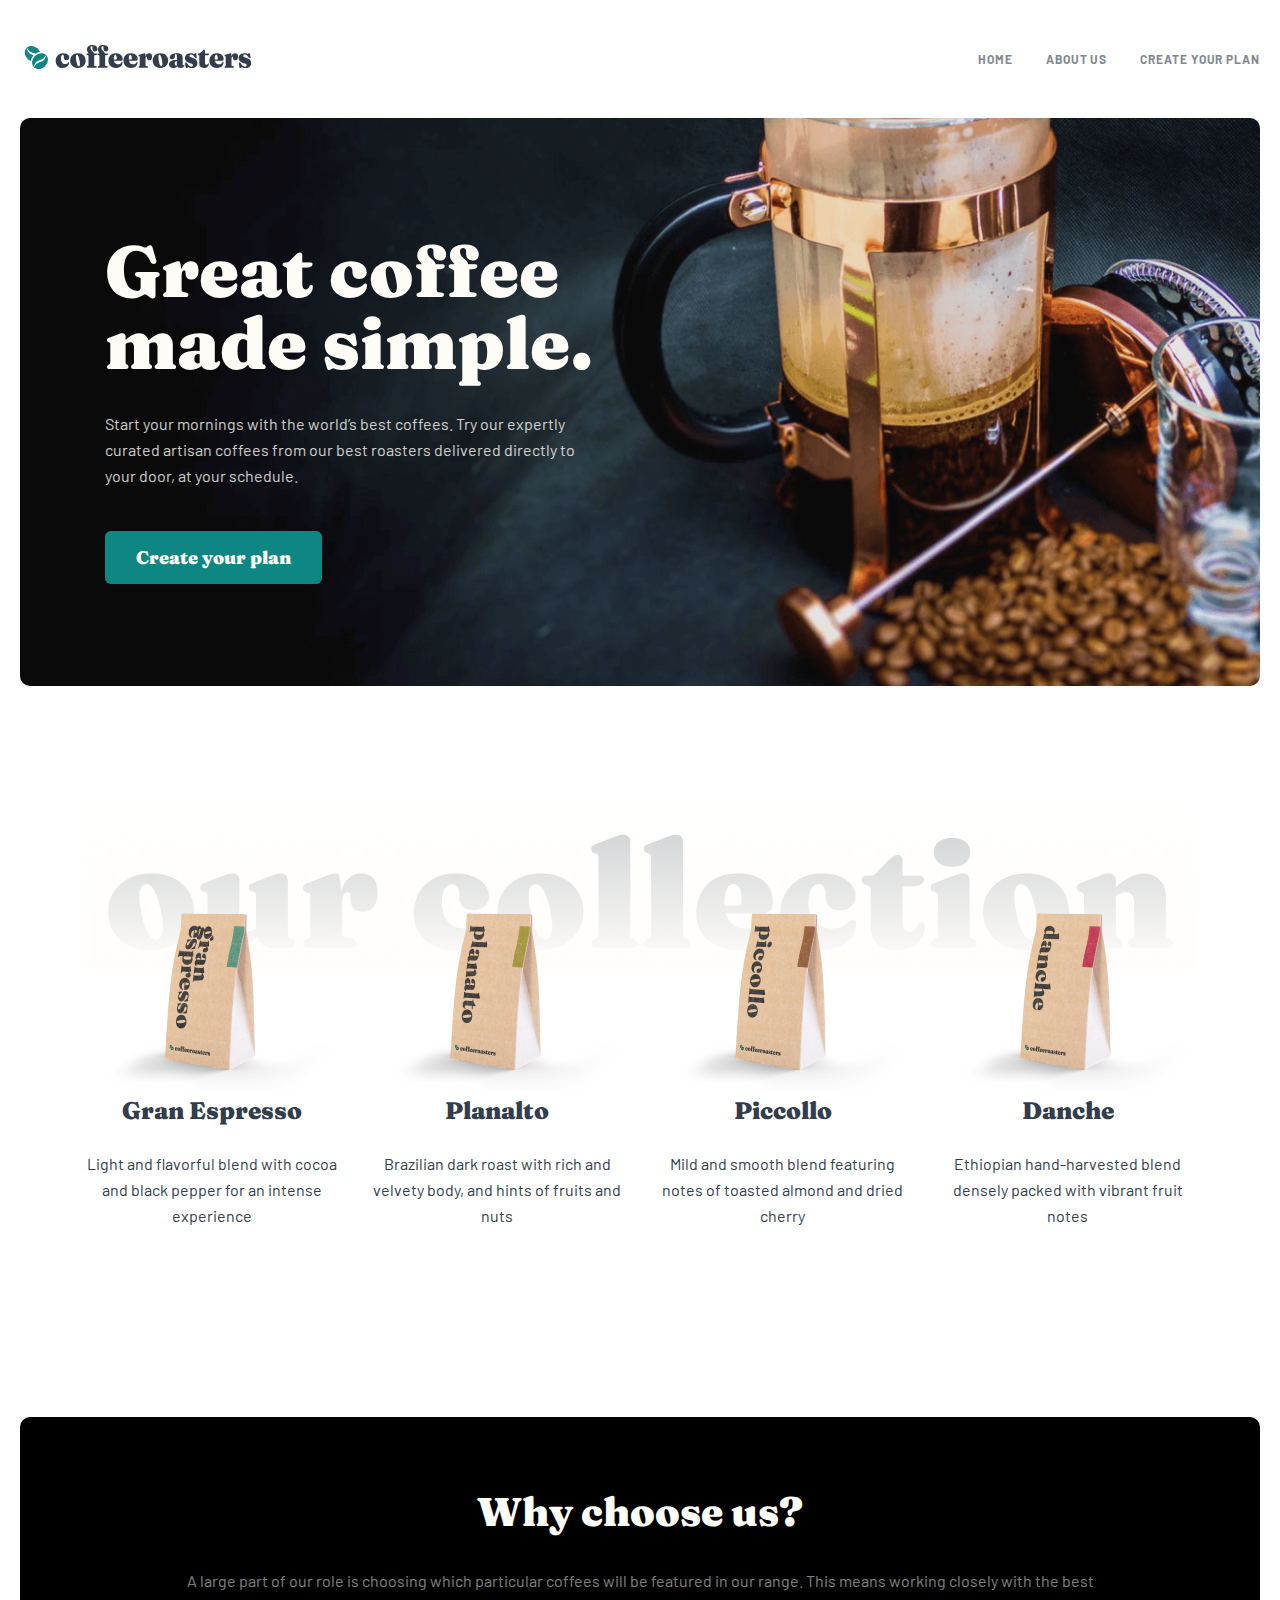
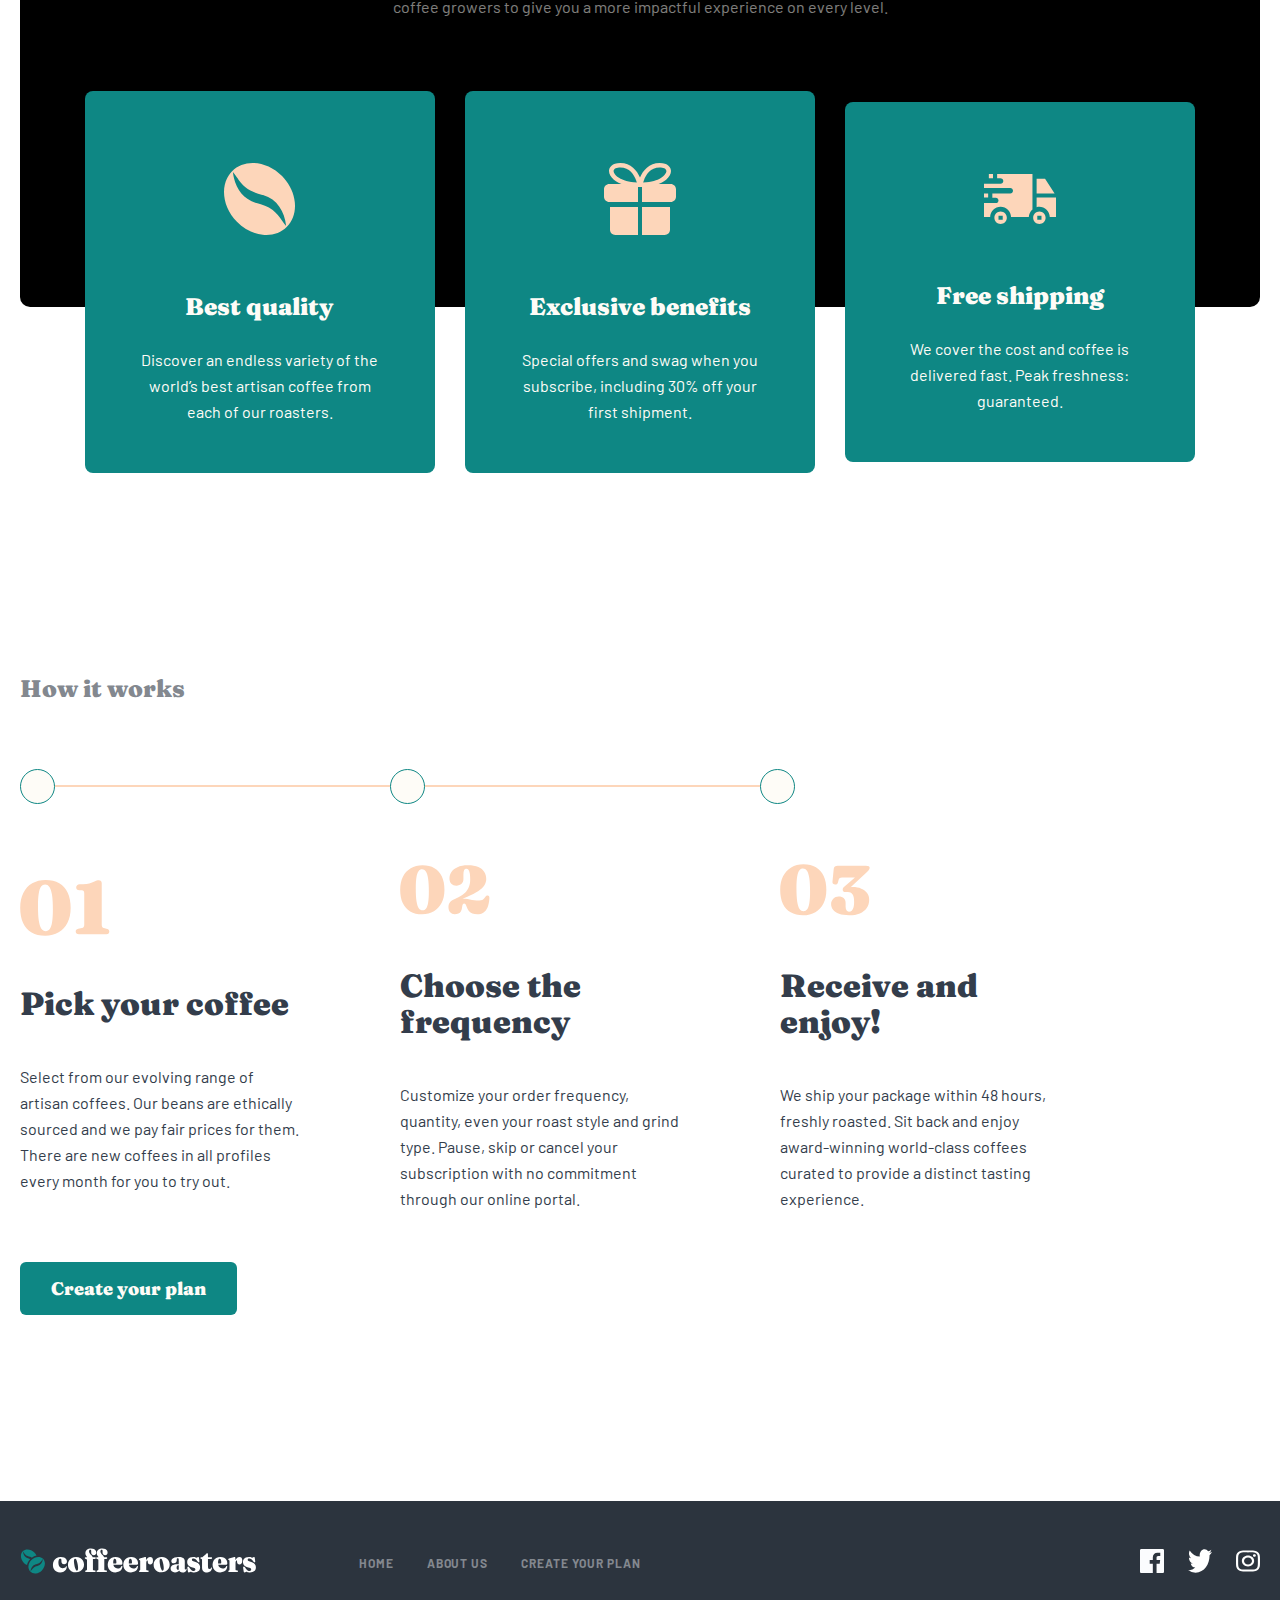
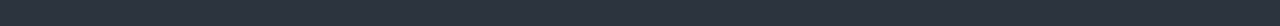
==== commit 8ec668c5: "with responsive tablet 768px" ====
--- a/index.html
+++ b/index.html
@@ -35,6 +35,8 @@
               >
             </li>
           </ul>
+
+          
         </div>
       </div>
     </header>
@@ -63,60 +65,72 @@
           <div class="collection__wrapper">
             <ul class="collection__list">
               <li class="collection__item">
-                <img
+                <div class="collection__imgbox">
+                  <img
                   class="collection__img"
                   src="./images/espresso.png"
                   alt="collection image"
-                  width="255"
-                  height="193"
-                />
+      
+                />
+                </div>
+               <div class="collection__text-wrap">
                 <h3 class="collection__title">Gran Espresso</h3>
                 <p class="collection__text">
                   Light and flavorful blend with cocoa and black pepper for an
                   intense experience
                 </p>
+               </div>
               </li>
               <li class="collection__item">
-                <img
+                <div class="collection__imgbox">
+                  <img
                   class="collection__img"
                   src="./images/planalto.png"
                   alt="collection image"
-                  width="255"
-                  height="193"
-                />
-                <h3 class="collection__title">Planalto</h3>
+
+                />
+                </div>
+                <div class="collection__text-wrap">
+                  <h3 class="collection__title">Planalto</h3>
                 <p class="collection__text">
                   Brazilian dark roast with rich and velvety body, and hints of
                   fruits and nuts
                 </p>
+                </div>
               </li>
               <li class="collection__item">
-                <img
+                <div class="collection__imgbox">
+                  <img
                   class="collection__img"
                   src="./images/piccollo.png"
                   alt="collection image"
-                  width="255"
-                  height="193"
-                />
-                <h3 class="collection__title">Piccollo</h3>
+                
+                />
+                </div>
+                <div class="collection__text-wrap">
+                  <h3 class="collection__title">Piccollo</h3>
                 <p class="collection__text">
                   Mild and smooth blend featuring notes of toasted almond and
                   dried cherry
                 </p>
+                </div>
               </li>
               <li class="collection__item">
+               <div class="collection__imgbox">
                 <img
-                  class="collection__img"
-                  src="./images/danche.png"
-                  alt="collection image"
-                  width="255"
-                  height="193"
-                />
+                class="collection__img"
+                src="./images/danche.png"
+                alt="collection image"
+               
+              />
+               </div>
+               <div class="collection__text-wrap">
                 <h3 class="collection__title">Danche</h3>
                 <p class="collection__text">
                   Ethiopian hand-harvested blend densely packed with vibrant
                   fruit notes
                 </p>
+               </div>
               </li>
             </ul>
           </div>
@@ -125,7 +139,7 @@
 
       <!-- CHOOSE SECTION -->
       <section class="choose">
-        <div class="container">
+        <div class="container choose__container">
           <div class="choose__div">
             <h3 class="choose__title">Why choose us?</h3>
             <p class="choose__text">
@@ -134,46 +148,50 @@
               coffee growers to give you a more impactful experience on every
               level.
             </p>
+            <div class="choose__black"></div>
           </div>
           <ul class="choose__list">
             <li class="choose__item">
-              <img
+              <img class="choose__img"
                 src="./images/cofee.svg"
                 alt="coffe icon"
-                width="72"
-                height="72"
-              />
-              <h4 class="choose__item-title">Best quality</h4>
+              
+              />
+              <div class="choose__item-div">
+                <h4 class="choose__item-title">Best quality</h4>
               <p class="choose__item-text">
                 Discover an endless variety of the world’s best artisan coffee
                 from each of our roasters.
               </p>
+              </div>
             </li>
             <li class="choose__item">
-              <img
+              <img class="choose__img"
                 src="./images/benifits.svg"
                 alt="coffe icon"
-                width="72"
-                height="72"
-              />
+              
+              />
+             <div class="choose__item-div">
               <h4 class="choose__item-title">Exclusive benefits</h4>
               <p class="choose__item-text">
                 Special offers and swag when you subscribe, including 30% off
                 your first shipment.
               </p>
+             </div>
             </li>
             <li class="choose__item">
-              <img
+              <img class="choose__img"
                 src="./images/shipping.svg"
                 alt="coffe icon"
-                width="72"
-                height="72"
-              />
-              <h4 class="choose__item-title">Free shipping</h4>
+              
+              />
+              <div class="choose__item-div">
+                <h4 class="choose__item-title">Free shipping</h4>
               <p class="choose__item-text">
                 We cover the cost and coffee is delivered fast. Peak freshness:
                 guaranteed.
               </p>
+              </div>
             </li>
           </ul>
         </div>
@@ -243,11 +261,10 @@
         <div class="site-footer__wrapper">
           <div class="site-footer__div">
             <a class="site-footer__logo" href="./index.html">
-              <img
+              <img class="site-footer__logo-img"
                 src="./images/whitelogocoffee.svg"
                 alt="white logotip"
-                width="236"
-                height="26"
+                
               />
             </a>
             <ul class="site-footer__list">
--- a/css/main.css
+++ b/css/main.css
@@ -19,7 +19,8 @@
   src: local(""), url("../fonts/fraunces-v24-latin-900.woff2") format("woff2"), url("../fonts/fraunces-v24-latin-900.woff") format("woff"); /* Chrome 6+, Firefox 3.6+, IE 9+, Safari 5.1+ */
 }
 * {
-  box-sizing: border-box;
+  -webkit-box-sizing: border-box;
+          box-sizing: border-box;
   margin: 0;
   padding: 0;
 }
@@ -42,14 +43,24 @@
 }
 
 .site-header__wrapper {
-  display: flex;
-  justify-content: space-between;
-  align-items: center;
+  display: -webkit-box;
+  display: -ms-flexbox;
+  display: flex;
+  -webkit-box-pack: justify;
+      -ms-flex-pack: justify;
+          justify-content: space-between;
+  -webkit-box-align: center;
+      -ms-flex-align: center;
+          align-items: center;
 }
 
 .site-header__list {
-  display: flex;
-  justify-content: space-between;
+  display: -webkit-box;
+  display: -ms-flexbox;
+  display: flex;
+  -webkit-box-pack: justify;
+      -ms-flex-pack: justify;
+          justify-content: space-between;
   list-style-type: none;
   gap: 33px;
 }
@@ -104,12 +115,11 @@
 }
 
 .hero__link {
-  font-family: "Fraunces 9pt";
+  font-family: "Fraunces";
   font-style: normal;
   font-weight: 900;
   font-size: 18px;
   line-height: 25px;
-  text-align: center;
   color: #FEFCF7;
   background: #0E8784;
   border-radius: 6px;
@@ -121,29 +131,62 @@
   background: #66D2CF;
 }
 
+@media only screen and (max-width: 1030px) {
+  .hero__wrapper {
+    background-image: url(../images/Bitmap\ \(1\).png);
+    background-repeat: no-repeat;
+    background-size: cover;
+    background-position: left -175px center;
+  }
+}
+@media only screen and (max-width: 1015px) {
+  .hero__title {
+    font-size: 48px;
+    line-height: 48px;
+  }
+  .hero__wrapper {
+    background-image: url(../images/Bitmap\ \(1\).png);
+    background-repeat: no-repeat;
+    background-size: cover;
+    background-position: left -175px center;
+  }
+}
 .collection {
   margin-top: 86px;
   padding-bottom: 188px;
 }
 
 .collection__wrapper {
+  background-size: 1111px 196px;
+}
+
+.collection__list {
+  display: -webkit-box;
+  display: -ms-flexbox;
+  display: flex;
+  -webkit-box-align: center;
+      -ms-flex-align: center;
+          align-items: center;
+  gap: 30px;
+  list-style-type: none;
+  -webkit-box-pack: justify;
+      -ms-flex-pack: justify;
+          justify-content: space-between;
+  padding-top: 126px;
+  max-width: 1111px;
+  margin: 0 auto;
   background-image: url(../images/collectionbg.png);
   background-repeat: no-repeat;
-  background-size: 1111px 196px;
   background-position-x: center;
-}
-
-.collection__list {
-  display: flex;
-  align-items: center;
-  gap: 30px;
-  list-style-type: none;
-  justify-content: center;
-  padding-top: 126px;
+  background-size: contain;
 }
 
 .collection__item {
-  width: 255px;
+  max-width: 255px;
+  text-align: center;
+}
+
+.collection__text-wrap {
   text-align: center;
 }
 
@@ -153,10 +196,8 @@
   font-weight: 900;
   font-size: 24px;
   line-height: 32px;
-  text-align: center;
-  color: #333D4B;
-  padding-bottom: 24px;
-  padding-top: 71px;
+  color: #333D4B;
+  margin-bottom: 24px;
 }
 
 .collection__text {
@@ -165,24 +206,55 @@
   font-weight: 400;
   font-size: 16px;
   line-height: 26px;
-  text-align: center;
-  color: #333D4B;
-}
-
+  color: #333D4B;
+}
+
+.collection__imgbox {
+  max-width: 255px;
+}
+
+@media only screen and (max-width: 1030px) {
+  .collection__list {
+    -webkit-box-orient: vertical;
+    -webkit-box-direction: normal;
+        -ms-flex-direction: column;
+            flex-direction: column;
+  }
+  .collection__item {
+    display: -webkit-box;
+    display: -ms-flexbox;
+    display: flex;
+    max-width: 573px;
+    -webkit-box-align: center;
+        -ms-flex-align: center;
+            align-items: center;
+  }
+  .collection__text-wrap {
+    text-align: start;
+  }
+}
 .choose {
-  padding-top: 112px;
-  padding-bottom: 200px;
-  background-image: url(../images/choose-sectionbg.png);
-  background-repeat: no-repeat;
-  background-size: 1280px 577px;
-  background-position: center 0;
+  margin-bottom: 200px;
 }
 
 .choose__div {
-  width: 540px;
-  margin-right: auto;
-  margin-left: auto;
-  padding-bottom: 86px;
+  padding: 71px 155px;
+  background-color: #000;
+  position: relative;
+  border-radius: 10px 10px 0 0;
+}
+
+.choose__black {
+  position: absolute;
+  content: "";
+  background-color: #000;
+  height: 220px;
+  width: 100%;
+  left: 0;
+  right: 0;
+  top: 270px;
+  z-index: -1;
+  border-radius: 0 0 10px 10px;
 }
 
 .choose__title {
@@ -193,6 +265,7 @@
   line-height: 48px;
   text-align: center;
   color: #FEFCF7;
+  margin-bottom: 32px;
 }
 
 .choose__text {
@@ -203,22 +276,33 @@
   line-height: 26px;
   text-align: center;
   color: #FEFCF7;
-  opacity: 0.8;
+  opacity: 0.5;
 }
 
 .choose__list {
-  display: flex;
-  align-items: center;
-  justify-content: center;
+  display: -webkit-box;
+  display: -ms-flexbox;
+  display: flex;
+  -webkit-box-align: center;
+      -ms-flex-align: center;
+          align-items: center;
+  -webkit-box-pack: center;
+      -ms-flex-pack: center;
+          justify-content: center;
   gap: 30px;
   list-style-type: none;
+  z-index: 1;
 }
 
 .choose__item {
-  width: 350px;
+  max-width: 350px;
+  max-height: 382px;
   background: #0E8784;
   border-radius: 8px;
   padding: 72px 48px 48px 47px;
+}
+
+.choose__item-div {
   text-align: center;
 }
 
@@ -228,9 +312,7 @@
   font-weight: 900;
   font-size: 24px;
   line-height: 32px;
-  text-align: center;
-  color: #FEFCF7;
-  padding-top: 56px;
+  color: #FEFCF7;
   padding-bottom: 24px;
 }
 
@@ -240,10 +322,49 @@
   font-weight: 400;
   font-size: 16px;
   line-height: 26px;
-  text-align: center;
-  color: #FEFCF7;
-}
-
+  color: #FEFCF7;
+}
+
+.choose__img {
+  max-width: 72px;
+  max-height: 72px;
+  margin-bottom: 56px;
+  display: block;
+  margin-left: auto;
+  margin-right: auto;
+}
+
+@media only screen and (max-width: 1200px) {
+  .choose__list {
+    -webkit-box-orient: vertical;
+    -webkit-box-direction: normal;
+        -ms-flex-direction: column;
+            flex-direction: column;
+    max-width: 90%;
+    margin: 0 auto;
+  }
+  .choose__item {
+    display: -webkit-box;
+    display: -ms-flexbox;
+    display: flex;
+    max-width: 573px;
+    -webkit-box-align: center;
+        -ms-flex-align: center;
+            align-items: center;
+    padding: 41px 48px;
+  }
+  .choose__item-div {
+    text-align: start;
+    max-width: 540px;
+  }
+  .choose__img {
+    max-width: 55px;
+    margin-right: 55px;
+  }
+  .choose__black {
+    height: 325px;
+  }
+}
 .last {
   padding-bottom: 200px;
 }
@@ -259,15 +380,27 @@
 }
 
 .last__icon-div {
-  display: flex;
-  align-items: center;
-  justify-content: flex-start;
+  display: -webkit-box;
+  display: -ms-flexbox;
+  display: flex;
+  -webkit-box-align: center;
+      -ms-flex-align: center;
+          align-items: center;
+  -webkit-box-pack: start;
+      -ms-flex-pack: start;
+          justify-content: flex-start;
 }
 
 .last__list {
-  display: flex;
-  align-items: center;
-  justify-content: flex-start;
+  display: -webkit-box;
+  display: -ms-flexbox;
+  display: flex;
+  -webkit-box-align: center;
+      -ms-flex-align: center;
+          align-items: center;
+  -webkit-box-pack: start;
+      -ms-flex-pack: start;
+          justify-content: flex-start;
   list-style-type: none;
   gap: 95px;
   padding-top: 67px;
@@ -302,9 +435,15 @@
   max-width: 775px;
   height: 2px;
   background-color: #FDD6BA;
-  display: flex;
-  align-items: center;
-  justify-content: space-between;
+  display: -webkit-box;
+  display: -ms-flexbox;
+  display: flex;
+  -webkit-box-align: center;
+      -ms-flex-align: center;
+          align-items: center;
+  -webkit-box-pack: justify;
+      -ms-flex-pack: justify;
+          justify-content: space-between;
 }
 
 .last__box span {
@@ -316,6 +455,11 @@
   border-radius: 50%;
 }
 
+@media only screen and (max-width: 1000px) {
+  .last__box {
+    max-width: 580px;
+  }
+}
 .site-footer {
   background: #2C343E;
   padding-top: 47px;
@@ -323,27 +467,49 @@
 }
 
 .site-footer__div {
-  display: flex;
-  align-items: center;
-  justify-content: flex-start;
+  display: -webkit-box;
+  display: -ms-flexbox;
+  display: flex;
+  -webkit-box-align: center;
+      -ms-flex-align: center;
+          align-items: center;
+  -webkit-box-pack: start;
+      -ms-flex-pack: start;
+          justify-content: flex-start;
 }
 
 .site-footer__wrapper {
-  display: flex;
-  align-items: center;
-  justify-content: space-between;
+  display: -webkit-box;
+  display: -ms-flexbox;
+  display: flex;
+  -webkit-box-align: center;
+      -ms-flex-align: center;
+          align-items: center;
+  -webkit-box-pack: justify;
+      -ms-flex-pack: justify;
+          justify-content: space-between;
 }
 
 .site-footer__list {
   list-style-type: none;
-  display: flex;
-  align-items: center;
-  justify-content: space-between;
+  display: -webkit-box;
+  display: -ms-flexbox;
+  display: flex;
+  -webkit-box-align: center;
+      -ms-flex-align: center;
+          align-items: center;
+  -webkit-box-pack: justify;
+      -ms-flex-pack: justify;
+          justify-content: space-between;
   gap: 33px;
 }
 
 .site-footer__logo {
   margin-right: 103px;
+}
+
+.site-footer__logo-img {
+  max-width: 236px;
 }
 
 .site-footer__link {
@@ -364,9 +530,15 @@
 
 .web-list {
   list-style-type: none;
-  display: flex;
-  align-items: center;
-  justify-content: flex-end;
+  display: -webkit-box;
+  display: -ms-flexbox;
+  display: flex;
+  -webkit-box-align: center;
+      -ms-flex-align: center;
+          align-items: center;
+  -webkit-box-pack: end;
+      -ms-flex-pack: end;
+          justify-content: flex-end;
   gap: 24px;
 }
 
@@ -374,6 +546,32 @@
   opacity: 0.5;
 }
 
+@media only screen and (max-width: 1000px) {
+  .site-footer__div {
+    display: block;
+    text-align: center;
+  }
+  .site-footer__logo-img {
+    margin-bottom: 33px;
+  }
+  .site-footer__logo {
+    margin: 0 auto;
+  }
+  .site-footer__wrapper {
+    display: block;
+  }
+  .site-footer__list {
+    -webkit-box-pack: center;
+        -ms-flex-pack: center;
+            justify-content: center;
+    margin-bottom: 65px;
+  }
+  .web-list {
+    -webkit-box-pack: center;
+        -ms-flex-pack: center;
+            justify-content: center;
+  }
+}
 .about-hero__wrapper {
   padding: 117px 0 116px 85px;
   background-image: url(../images/about-bg.png);
@@ -382,13 +580,27 @@
   border-radius: 10px;
 }
 
-.about-about__title {
+.about-hero__title {
   font-family: "Fraunces";
   font-style: normal;
   font-weight: 900;
   font-size: 40px;
   line-height: 48px;
   color: #FEFCF7;
+  margin-bottom: 24px;
+}
+
+.about-hero__text {
+  font-family: "Barlow";
+  font-style: normal;
+  font-weight: 400;
+  font-size: 16px;
+  line-height: 26px;
+  color: #FEFCF7;
+}
+
+.about-hero__info-wrapper {
+  width: 445px;
 }
 
 .commitment-section {
@@ -396,9 +608,15 @@
 }
 
 .commitment-section__wrap {
-  display: flex;
-  align-items: center;
-  justify-content: center;
+  display: -webkit-box;
+  display: -ms-flexbox;
+  display: flex;
+  -webkit-box-align: center;
+      -ms-flex-align: center;
+          align-items: center;
+  -webkit-box-pack: center;
+      -ms-flex-pack: center;
+          justify-content: center;
 }
 
 .commitment-section__info-wrap {
@@ -484,9 +702,15 @@
 }
 
 .headquarters__list {
-  display: flex;
-  align-items: center;
-  justify-content: space-between;
+  display: -webkit-box;
+  display: -ms-flexbox;
+  display: flex;
+  -webkit-box-align: center;
+      -ms-flex-align: center;
+          align-items: center;
+  -webkit-box-pack: justify;
+      -ms-flex-pack: justify;
+          justify-content: space-between;
   list-style-type: none;
 }
 
@@ -563,9 +787,15 @@
   max-width: 730px;
   height: 1px;
   background-color: #FDD6BA;
-  display: flex;
-  align-items: center;
-  justify-content: space-between;
+  display: -webkit-box;
+  display: -ms-flexbox;
+  display: flex;
+  -webkit-box-align: center;
+      -ms-flex-align: center;
+          align-items: center;
+  -webkit-box-pack: justify;
+      -ms-flex-pack: justify;
+          justify-content: space-between;
 }
 
 .steps__box span {
@@ -579,9 +809,15 @@
 .steps__list {
   list-style-type: none;
   padding-top: 67px;
-  display: flex;
-  align-items: center;
-  justify-content: flex-start;
+  display: -webkit-box;
+  display: -ms-flexbox;
+  display: flex;
+  -webkit-box-align: center;
+      -ms-flex-align: center;
+          align-items: center;
+  -webkit-box-pack: start;
+      -ms-flex-pack: start;
+          justify-content: flex-start;
 }
 
 .steps__item {
@@ -626,6 +862,17 @@
 
 .drink {
   margin-top: 168px;
+  margin-bottom: 88px;
+}
+
+.drink__container {
+  display: -webkit-box;
+  display: -ms-flexbox;
+  display: flex;
+  -webkit-box-pack: center;
+      -ms-flex-pack: center;
+          justify-content: center;
+  gap: 125px;
 }
 
 .drink__main-list {
@@ -634,9 +881,15 @@
 
 .drink__main-link {
   text-decoration: none;
-  display: flex;
-  align-items: center;
-  justify-content: flex-start;
+  display: -webkit-box;
+  display: -ms-flexbox;
+  display: flex;
+  -webkit-box-align: center;
+      -ms-flex-align: center;
+          align-items: center;
+  -webkit-box-pack: start;
+      -ms-flex-pack: start;
+          justify-content: flex-start;
 }
 
 .drink__main-link--number {
@@ -645,7 +898,7 @@
   font-weight: 900;
   font-size: 24px;
   line-height: 32px;
-  color: #83888F;
+  color: #83888f;
   margin-right: 29px;
 }
 
@@ -655,7 +908,7 @@
   font-weight: 900;
   font-size: 24px;
   line-height: 32px;
-  color: #333D4B;
+  color: #333d4b;
   opacity: 0.5;
 }
 
@@ -668,10 +921,395 @@
 }
 
 .drink__span {
-  background: #83888F;
+  background: #83888f;
   opacity: 0.25;
   width: 255px;
   height: 1px;
   margin-bottom: 24px;
   margin-top: 24px;
+}
+
+.drink__wrap {
+  width: 730px;
+}
+
+.drink__title {
+  font-family: "Fraunces";
+  font-style: normal;
+  font-weight: 900;
+  font-size: 40px;
+  line-height: 48px;
+  color: #83888F;
+  margin-bottom: 56px;
+}
+
+.drink__list {
+  display: -webkit-box;
+  display: -ms-flexbox;
+  display: flex;
+  list-style-type: none;
+  -webkit-box-align: center;
+      -ms-flex-align: center;
+          align-items: center;
+  -webkit-box-pack: center;
+      -ms-flex-pack: center;
+          justify-content: center;
+  gap: 23px;
+}
+
+.drink__item {
+  width: 228px;
+  padding: 32px 28px 84px 28px;
+  background-color: #F4F1EB;
+  border-radius: 8px;
+}
+.drink__item:hover {
+  background: #FDD6BA;
+}
+.drink__item:active {
+  background: #0E8784;
+  color: #ffffff;
+}
+
+.drink__item-title {
+  font-family: "Fraunces";
+  font-style: normal;
+  font-weight: 900;
+  font-size: 24px;
+  line-height: 32px;
+  color: #333D4B;
+  margin-bottom: 24px;
+}
+
+.drink__item-text {
+  font-family: "Barlow";
+  font-style: normal;
+  font-weight: 400;
+  font-size: 16px;
+  line-height: 26px;
+  color: #333D4B;
+}
+
+.type {
+  margin-left: 36%;
+  display: block;
+  margin-bottom: 88px;
+}
+
+.type__wrap {
+  width: 730px;
+}
+
+.type__title {
+  font-family: "Fraunces";
+  font-style: normal;
+  font-weight: 900;
+  font-size: 40px;
+  line-height: 48px;
+  color: #83888F;
+  margin-bottom: 56px;
+}
+
+.type__list {
+  display: -webkit-box;
+  display: -ms-flexbox;
+  display: flex;
+  list-style-type: none;
+  -webkit-box-align: center;
+      -ms-flex-align: center;
+          align-items: center;
+  -webkit-box-pack: center;
+      -ms-flex-pack: center;
+          justify-content: center;
+  gap: 23px;
+  list-style-type: none;
+}
+
+.type__item {
+  width: 228px;
+  padding: 32px 28px 84px 28px;
+  background-color: #F4F1EB;
+  border-radius: 8px;
+}
+.type__item:hover {
+  background: #FDD6BA;
+}
+.type__item:active {
+  background: #0E8784;
+  color: #ffffff;
+}
+
+.type__item-title {
+  font-family: "Fraunces";
+  font-style: normal;
+  font-weight: 900;
+  font-size: 24px;
+  line-height: 32px;
+  color: #333D4B;
+  margin-bottom: 24px;
+}
+
+.type__item-text {
+  font-family: "Barlow";
+  font-style: normal;
+  font-weight: 400;
+  font-size: 16px;
+  line-height: 26px;
+  color: #333D4B;
+}
+
+.howmuch {
+  margin-left: 500px;
+  display: block;
+  margin-bottom: 88px;
+}
+
+.howmuch__wrap {
+  width: 730px;
+}
+
+.howmuch__title {
+  font-family: "Fraunces";
+  font-style: normal;
+  font-weight: 900;
+  font-size: 40px;
+  line-height: 48px;
+  color: #83888F;
+  margin-bottom: 56px;
+}
+
+.howmuch__list {
+  display: -webkit-box;
+  display: -ms-flexbox;
+  display: flex;
+  list-style-type: none;
+  -webkit-box-align: center;
+      -ms-flex-align: center;
+          align-items: center;
+  -webkit-box-pack: center;
+      -ms-flex-pack: center;
+          justify-content: center;
+  gap: 23px;
+  list-style-type: none;
+}
+
+.howmuch__item {
+  width: 228px;
+  padding: 32px 28px 84px 28px;
+  background-color: #F4F1EB;
+  border-radius: 8px;
+}
+.howmuch__item:hover {
+  background: #FDD6BA;
+}
+.howmuch__item:active {
+  background: #0E8784;
+  color: #ffffff;
+}
+
+.howmuch__item-title {
+  font-family: "Fraunces";
+  font-style: normal;
+  font-weight: 900;
+  font-size: 24px;
+  line-height: 32px;
+  color: #333D4B;
+  margin-bottom: 24px;
+}
+
+.howmuch__item-text {
+  font-family: "Barlow";
+  font-style: normal;
+  font-weight: 400;
+  font-size: 16px;
+  line-height: 26px;
+  color: #333D4B;
+}
+
+.grind {
+  margin-left: 500px;
+  display: block;
+  margin-bottom: 88px;
+}
+
+.grind__wrap {
+  width: 730px;
+}
+
+.grind__title {
+  font-family: "Fraunces";
+  font-style: normal;
+  font-weight: 900;
+  font-size: 40px;
+  line-height: 48px;
+  color: #83888F;
+  margin-bottom: 56px;
+}
+
+.grind__list {
+  display: -webkit-box;
+  display: -ms-flexbox;
+  display: flex;
+  list-style-type: none;
+  -webkit-box-align: center;
+      -ms-flex-align: center;
+          align-items: center;
+  -webkit-box-pack: center;
+      -ms-flex-pack: center;
+          justify-content: center;
+  gap: 23px;
+  list-style-type: none;
+}
+
+.grind__item {
+  width: 228px;
+  padding: 32px 28px 84px 28px;
+  background-color: #F4F1EB;
+  border-radius: 8px;
+}
+.grind__item:hover {
+  background: #FDD6BA;
+}
+.grind__item:active {
+  background: #0E8784;
+  color: #ffffff;
+}
+
+.grind__item-title {
+  font-family: "Fraunces";
+  font-style: normal;
+  font-weight: 900;
+  font-size: 24px;
+  line-height: 32px;
+  color: #333D4B;
+  margin-bottom: 24px;
+}
+
+.grind__item-text {
+  font-family: "Barlow";
+  font-style: normal;
+  font-weight: 400;
+  font-size: 16px;
+  line-height: 26px;
+  color: #333D4B;
+}
+
+.deliver {
+  margin-left: 500px;
+  display: block;
+  margin-bottom: 88px;
+}
+
+.deliver__wrap {
+  width: 730px;
+}
+
+.deliver__title {
+  font-family: "Fraunces";
+  font-style: normal;
+  font-weight: 900;
+  font-size: 40px;
+  line-height: 48px;
+  color: #83888F;
+  margin-bottom: 56px;
+}
+
+.deliver__list {
+  display: -webkit-box;
+  display: -ms-flexbox;
+  display: flex;
+  list-style-type: none;
+  -webkit-box-align: center;
+      -ms-flex-align: center;
+          align-items: center;
+  -webkit-box-pack: center;
+      -ms-flex-pack: center;
+          justify-content: center;
+  gap: 23px;
+  list-style-type: none;
+}
+
+.deliver__item {
+  width: 228px;
+  padding: 32px 28px 84px 28px;
+  background-color: #F4F1EB;
+  border-radius: 8px;
+}
+.deliver__item:hover {
+  background: #FDD6BA;
+}
+.deliver__item:active {
+  background: #0E8784;
+  color: #ffffff;
+}
+
+.deliver__item-title {
+  font-family: "Fraunces";
+  font-style: normal;
+  font-weight: 900;
+  font-size: 24px;
+  line-height: 32px;
+  color: #333D4B;
+  margin-bottom: 24px;
+}
+
+.deliver__item-text {
+  font-family: "Barlow";
+  font-style: normal;
+  font-weight: 400;
+  font-size: 16px;
+  line-height: 26px;
+  color: #333D4B;
+}
+
+.order {
+  margin-left: 500px;
+  margin-bottom: 168px;
+}
+
+.order__wrap {
+  width: 730px;
+  background-color: #000000;
+  padding: 27pc 64px;
+  border-radius: 10px;
+  margin-bottom: 40px;
+}
+
+.order__summary {
+  font-family: "Barlow";
+  font-style: normal;
+  font-weight: 400;
+  font-size: 16px;
+  line-height: 26px;
+  text-transform: uppercase;
+  color: #FFFFFF;
+  opacity: 0.5;
+  margin-bottom: 8px;
+}
+
+.order__text {
+  font-family: "Fraunces";
+  font-style: normal;
+  font-weight: 900;
+  font-size: 24px;
+  line-height: 40px;
+  color: #FFFFFF;
+}
+
+.yashil {
+  color: #0E8784;
+}
+
+.btn {
+  border: none;
+  font-family: "Fraunces";
+  font-style: normal;
+  font-weight: 900;
+  font-size: 18px;
+  line-height: 25px;
+  color: #FEFCF7;
+  background: #0E8784;
+  border-radius: 6px;
+  padding: 15px 31px;
+  text-decoration: none;
 }/*# sourceMappingURL=main.css.map */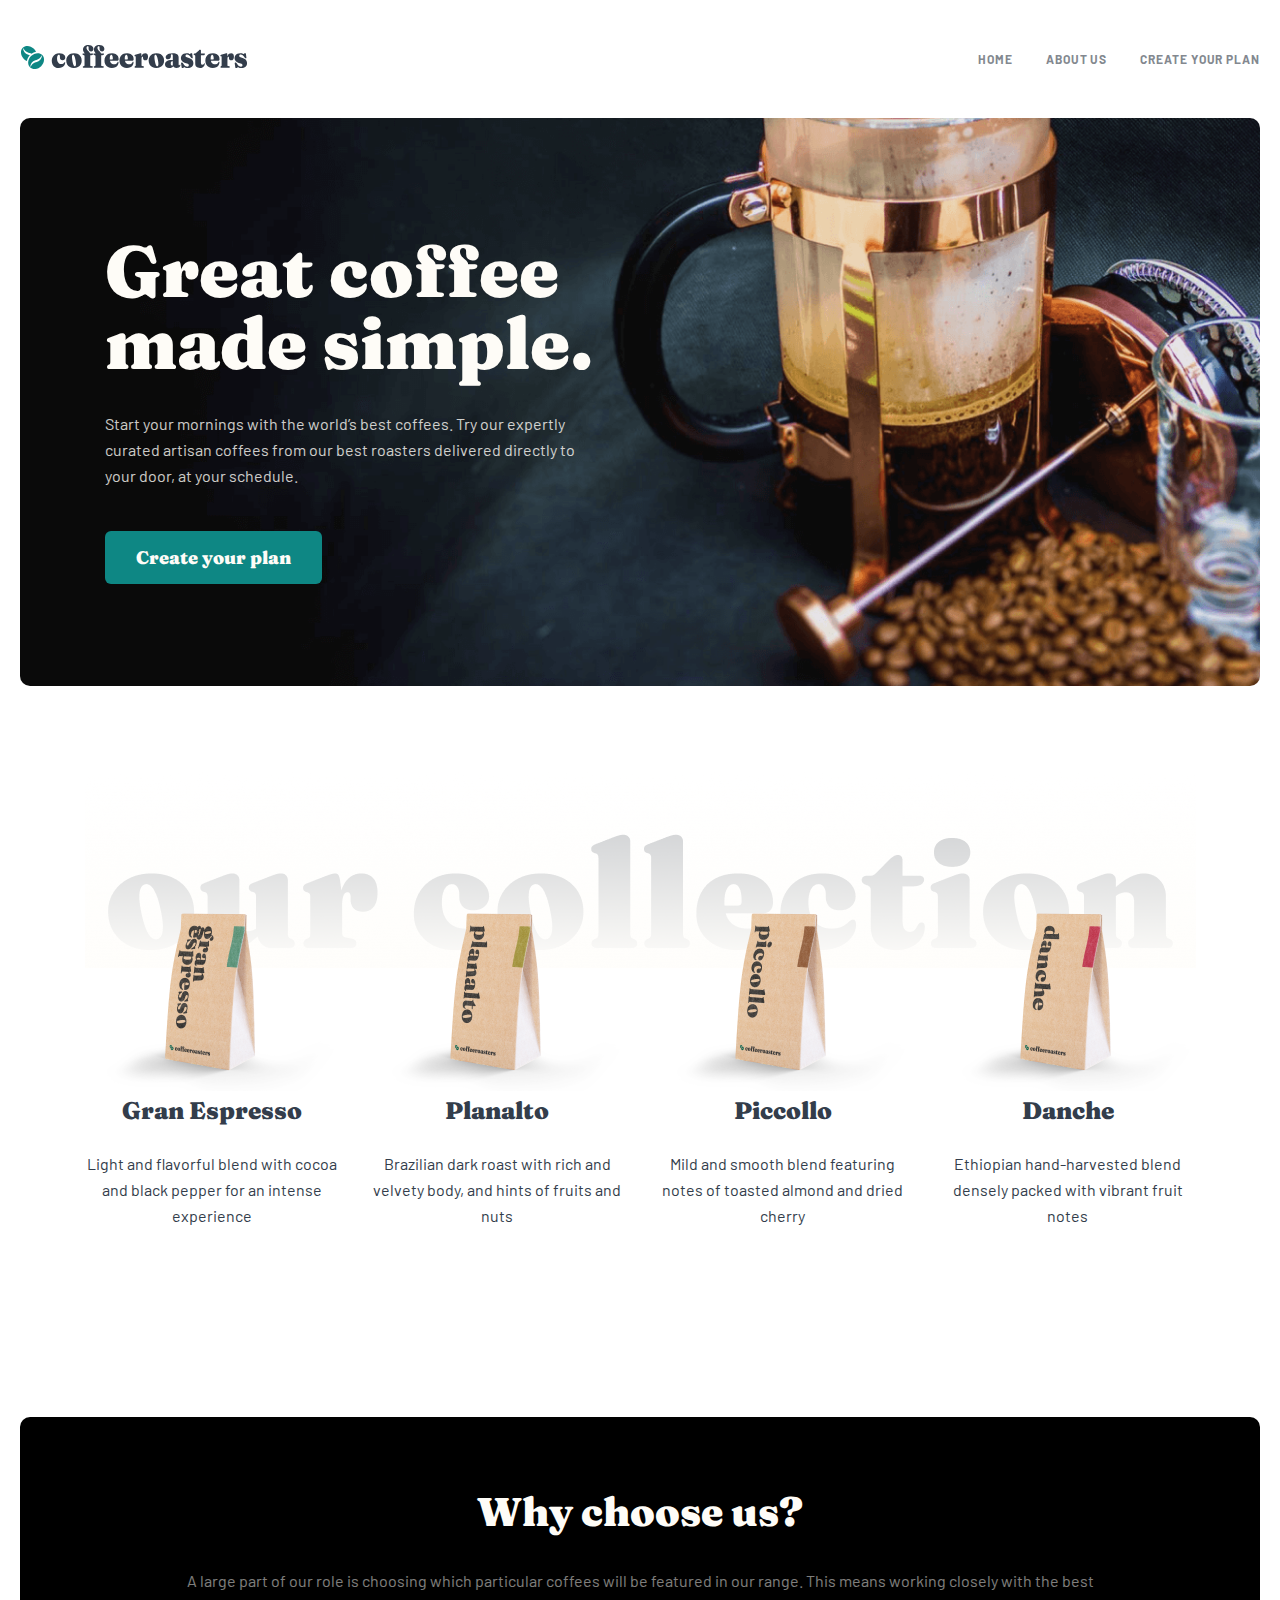
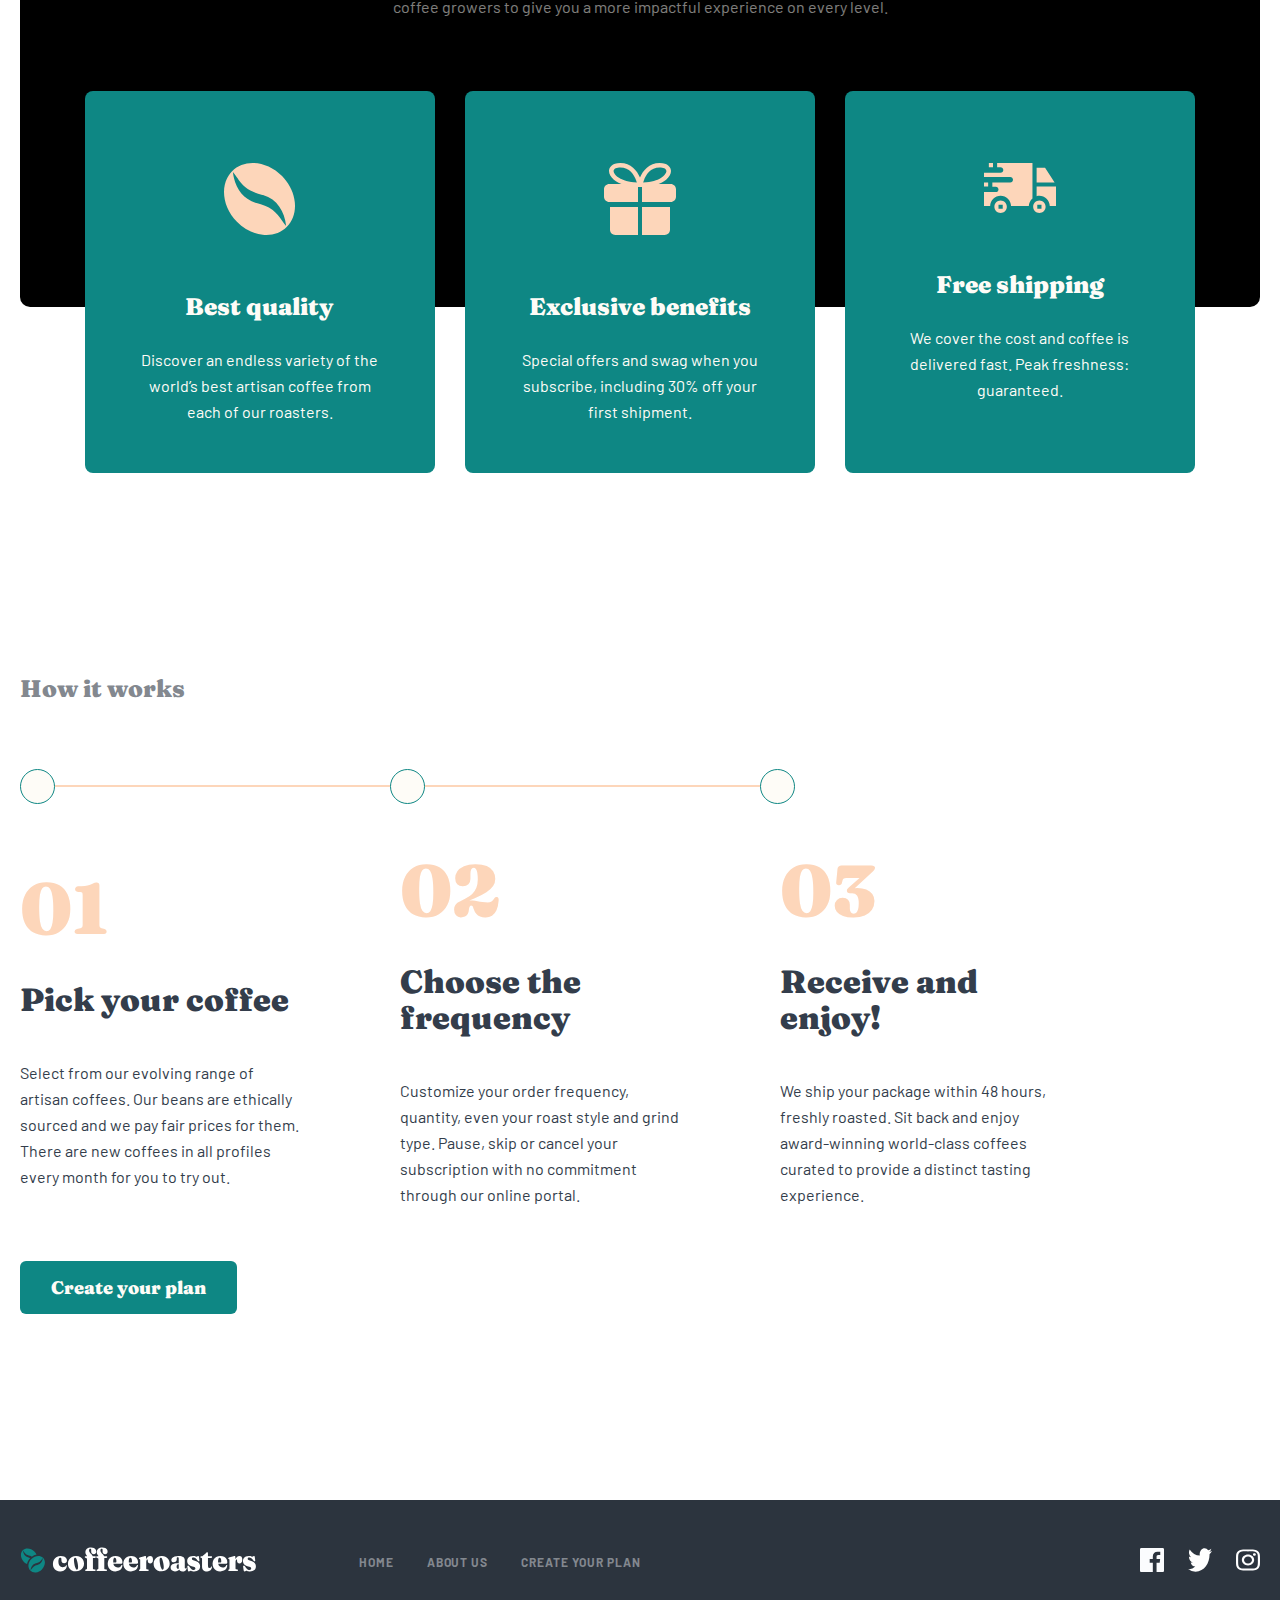
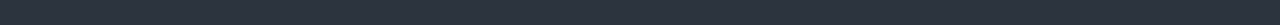
==== commit 6b9af268: "mobile version of home page" ====
--- a/index.html
+++ b/index.html
@@ -15,10 +15,9 @@
         <div class="site-header__wrapper">
           <a class="site-header__logo" href="./index.html">
             <img
+              class="site-header__logo-img"
               src="./images/coffe-logo.svg"
               alt="cofferoaster logotip"
-              width="236"
-              height="26"
             />
           </a>
 
@@ -35,8 +34,13 @@
               >
             </li>
           </ul>
-
-          
+          <a class="site-header__menu" href="#">
+            <img
+              class="site-header__menu-img"
+              src="./images/burgermenu.svg"
+              alt="burger menu icon"
+            />
+          </a>
         </div>
       </div>
     </header>
@@ -67,70 +71,66 @@
               <li class="collection__item">
                 <div class="collection__imgbox">
                   <img
-                  class="collection__img"
-                  src="./images/espresso.png"
-                  alt="collection image"
-      
-                />
-                </div>
-               <div class="collection__text-wrap">
-                <h3 class="collection__title">Gran Espresso</h3>
-                <p class="collection__text">
-                  Light and flavorful blend with cocoa and black pepper for an
-                  intense experience
-                </p>
-               </div>
+                    class="collection__img"
+                    src="./images/espresso.png"
+                    alt="collection image"
+                  />
+                </div>
+                <div class="collection__text-wrap">
+                  <h3 class="collection__title">Gran Espresso</h3>
+                  <p class="collection__text">
+                    Light and flavorful blend with cocoa and black pepper for an
+                    intense experience
+                  </p>
+                </div>
               </li>
               <li class="collection__item">
                 <div class="collection__imgbox">
                   <img
-                  class="collection__img"
-                  src="./images/planalto.png"
-                  alt="collection image"
-
-                />
+                    class="collection__img"
+                    src="./images/planalto.png"
+                    alt="collection image"
+                  />
                 </div>
                 <div class="collection__text-wrap">
                   <h3 class="collection__title">Planalto</h3>
-                <p class="collection__text">
-                  Brazilian dark roast with rich and velvety body, and hints of
-                  fruits and nuts
-                </p>
+                  <p class="collection__text">
+                    Brazilian dark roast with rich and velvety body, and hints
+                    of fruits and nuts
+                  </p>
                 </div>
               </li>
               <li class="collection__item">
                 <div class="collection__imgbox">
                   <img
-                  class="collection__img"
-                  src="./images/piccollo.png"
-                  alt="collection image"
-                
-                />
+                    class="collection__img"
+                    src="./images/piccollo.png"
+                    alt="collection image"
+                  />
                 </div>
                 <div class="collection__text-wrap">
                   <h3 class="collection__title">Piccollo</h3>
-                <p class="collection__text">
-                  Mild and smooth blend featuring notes of toasted almond and
-                  dried cherry
-                </p>
+                  <p class="collection__text">
+                    Mild and smooth blend featuring notes of toasted almond and
+                    dried cherry
+                  </p>
                 </div>
               </li>
               <li class="collection__item">
-               <div class="collection__imgbox">
-                <img
-                class="collection__img"
-                src="./images/danche.png"
-                alt="collection image"
-               
-              />
-               </div>
-               <div class="collection__text-wrap">
-                <h3 class="collection__title">Danche</h3>
-                <p class="collection__text">
-                  Ethiopian hand-harvested blend densely packed with vibrant
-                  fruit notes
-                </p>
-               </div>
+                <div class="collection__imgbox">
+                  <img
+                    class="collection__img"
+                    src="./images/danche.png"
+                    alt="collection image"
+                  />
+                </div>
+                <div class="collection__text-wrap">
+                  <h3 class="collection__title">Danche</h3>
+                  <p class="collection__text">
+                    Ethiopian hand-harvested blend densely packed with vibrant
+                    fruit notes
+                  </p>
+                </div>
               </li>
             </ul>
           </div>
@@ -152,45 +152,45 @@
           </div>
           <ul class="choose__list">
             <li class="choose__item">
-              <img class="choose__img"
+              <img
+                class="choose__img"
                 src="./images/cofee.svg"
                 alt="coffe icon"
-              
               />
               <div class="choose__item-div">
                 <h4 class="choose__item-title">Best quality</h4>
-              <p class="choose__item-text">
-                Discover an endless variety of the world’s best artisan coffee
-                from each of our roasters.
-              </p>
+                <p class="choose__item-text">
+                  Discover an endless variety of the world’s best artisan coffee
+                  from each of our roasters.
+                </p>
               </div>
             </li>
             <li class="choose__item">
-              <img class="choose__img"
+              <img
+                class="choose__img"
                 src="./images/benifits.svg"
                 alt="coffe icon"
-              
               />
-             <div class="choose__item-div">
-              <h4 class="choose__item-title">Exclusive benefits</h4>
-              <p class="choose__item-text">
-                Special offers and swag when you subscribe, including 30% off
-                your first shipment.
-              </p>
-             </div>
+              <div class="choose__item-div">
+                <h4 class="choose__item-title">Exclusive benefits</h4>
+                <p class="choose__item-text">
+                  Special offers and swag when you subscribe, including 30% off
+                  your first shipment.
+                </p>
+              </div>
             </li>
             <li class="choose__item">
-              <img class="choose__img"
+              <img
+                class="choose__img"
                 src="./images/shipping.svg"
                 alt="coffe icon"
-              
               />
               <div class="choose__item-div">
                 <h4 class="choose__item-title">Free shipping</h4>
-              <p class="choose__item-text">
-                We cover the cost and coffee is delivered fast. Peak freshness:
-                guaranteed.
-              </p>
+                <p class="choose__item-text">
+                  We cover the cost and coffee is delivered fast. Peak
+                  freshness: guaranteed.
+                </p>
               </div>
             </li>
           </ul>
@@ -199,18 +199,13 @@
 
       <!-- LAST SECTION -->
       <section class="last">
-        <div class="container">
+        <div class="container last__container">
           <p class="last__title">How it works</p>
 
           <div class="last__box"><span></span><span></span><span></span></div>
           <ul class="last__list">
             <li class="last__item">
-              <img
-                src="./images/01.svg"
-                alt="number 1"
-                width="90"
-                height="72"
-              />
+              <h3 class="last__item-num">01</h3>
               <h4 class="last__item-title">Pick your coffee</h4>
               <p class="last__item-text">
                 Select from our evolving range of artisan coffees. Our beans are
@@ -219,12 +214,7 @@
               </p>
             </li>
             <li class="last__item">
-              <img
-                src="./images/02.svg"
-                alt="number 1"
-                width="90"
-                height="72"
-              />
+              <h3 class="last__item-num">02</h3>
               <h4 class="last__item-title">Choose the frequency</h4>
               <p class="last__item-text">
                 Customize your order frequency, quantity, even your roast style
@@ -233,12 +223,7 @@
               </p>
             </li>
             <li class="last__item">
-              <img
-                src="./images/03.svg"
-                alt="number 1"
-                width="90"
-                height="72"
-              />
+              <h3 class="last__item-num">03</h3>
               <h4 class="last__item-title">Receive and enjoy!</h4>
               <p class="last__item-text">
                 We ship your package within 48 hours, freshly roasted. Sit back
@@ -248,7 +233,7 @@
             </li>
           </ul>
 
-          <a class="hero__link last__link" href="./index.html"
+          <a class="hero__link last__link" href="./create.html"
             >Create your plan</a
           >
         </div>
@@ -261,10 +246,10 @@
         <div class="site-footer__wrapper">
           <div class="site-footer__div">
             <a class="site-footer__logo" href="./index.html">
-              <img class="site-footer__logo-img"
+              <img
+                class="site-footer__logo-img"
                 src="./images/whitelogocoffee.svg"
                 alt="white logotip"
-                
               />
             </a>
             <ul class="site-footer__list">
--- a/css/main.css
+++ b/css/main.css
@@ -81,6 +81,28 @@
   color: #333D4B;
 }
 
+.site-header__logo-img {
+  max-width: 236px;
+  max-height: 26px;
+}
+
+.site-header__menu {
+  display: none;
+}
+
+@media only screen and (max-width: 620px) {
+  .site-header__logo-img {
+    max-width: 163px;
+  }
+  .site-header__list {
+    display: none;
+  }
+  .site-header__menu {
+    display: block;
+    max-width: 16px;
+    height: 15px;
+  }
+}
 .hero__wrapper {
   padding: 117px 0 116px 85px;
   background-image: url(../images/Bitmap\ \(1\).png);
@@ -90,7 +112,7 @@
 }
 
 .hero__info-wrapper {
-  width: 493px;
+  max-width: 493px;
 }
 
 .hero__title {
@@ -149,6 +171,30 @@
     background-repeat: no-repeat;
     background-size: cover;
     background-position: left -175px center;
+  }
+}
+@media only screen and (max-width: 620px) {
+  .hero__title {
+    font-size: 40px;
+    line-height: 40px;
+  }
+  .hero__text {
+    font-size: 15px;
+    line-height: 25px;
+  }
+  .hero__link {
+    margin-right: auto;
+    margin-left: auto;
+  }
+  .hero__info-wrapper {
+    text-align: center;
+  }
+  .hero__wrapper {
+    padding: 100px 24px 99px 24px;
+    background-image: url(../images/Bitmap\ \(1\).png);
+    background-repeat: no-repeat;
+    background-size: cover;
+    border-radius: 10px;
   }
 }
 .collection {
@@ -233,6 +279,42 @@
     text-align: start;
   }
 }
+@media only screen and (max-width: 453px) {
+  .collection__list {
+    background-image: url(../images/collectionbg.png);
+    background-repeat: no-repeat;
+    background-position-x: center;
+    background-size: contain;
+  }
+  .collection__item {
+    display: -webkit-box;
+    display: -ms-flexbox;
+    display: flex;
+    -webkit-box-orient: vertical;
+    -webkit-box-direction: normal;
+        -ms-flex-direction: column;
+            flex-direction: column;
+    -webkit-box-align: center;
+        -ms-flex-align: center;
+            align-items: center;
+  }
+  .collection__title {
+    text-align: center;
+    font-size: 24px;
+    line-height: 32px;
+  }
+  .collection__text {
+    font-size: 15px;
+    line-height: 25px;
+    text-align: center;
+  }
+  .collection__img {
+    max-width: 200px;
+  }
+  .collection__text-wrap {
+    max-width: 282px;
+  }
+}
 .choose {
   margin-bottom: 200px;
 }
@@ -248,7 +330,8 @@
   position: absolute;
   content: "";
   background-color: #000;
-  height: 220px;
+  max-height: 220px;
+  height: 300px;
   width: 100%;
   left: 0;
   right: 0;
@@ -296,7 +379,7 @@
 
 .choose__item {
   max-width: 350px;
-  max-height: 382px;
+  height: 382px;
   background: #0E8784;
   border-radius: 8px;
   padding: 72px 48px 48px 47px;
@@ -365,21 +448,63 @@
     height: 325px;
   }
 }
+@media only screen and (max-width: 620px) {
+  .choose__title {
+    font-size: 28px;
+    line-height: 28px;
+    margin-bottom: 24px;
+    text-align: center;
+  }
+  .choose__text {
+    font-size: 15px;
+    line-height: 25px;
+    text-align: center;
+  }
+  .choose__div {
+    padding: 64px 24px;
+  }
+  .choose__black {
+    top: 250px;
+    height: 566px;
+    max-height: 900px;
+  }
+  .choose__item {
+    display: -webkit-box;
+    display: -ms-flexbox;
+    display: flex;
+    -webkit-box-orient: vertical;
+    -webkit-box-direction: normal;
+        -ms-flex-direction: column;
+            flex-direction: column;
+    max-width: 279px;
+    max-height: 382px;
+  }
+  .choose__item-title {
+    text-align: center;
+  }
+  .choose__item-text {
+    text-align: center;
+  }
+  .choose__img {
+    max-width: 72px;
+    margin-bottom: 56px;
+  }
+}
 .last {
   padding-bottom: 200px;
 }
 
 .last__title {
-  padding-bottom: 80px;
+  margin-bottom: 80px;
   font-family: "Fraunces";
   font-style: normal;
   font-weight: 900;
   font-size: 24px;
   line-height: 32px;
-  color: #83888F;
-}
-
-.last__icon-div {
+  color: #83888f;
+}
+
+.last__list {
   display: -webkit-box;
   display: -ms-flexbox;
   display: flex;
@@ -389,26 +514,25 @@
   -webkit-box-pack: start;
       -ms-flex-pack: start;
           justify-content: flex-start;
-}
-
-.last__list {
-  display: -webkit-box;
-  display: -ms-flexbox;
-  display: flex;
-  -webkit-box-align: center;
-      -ms-flex-align: center;
-          align-items: center;
-  -webkit-box-pack: start;
-      -ms-flex-pack: start;
-          justify-content: flex-start;
-  list-style-type: none;
-  gap: 95px;
-  padding-top: 67px;
+  list-style-type: none;
+  margin-bottom: 67px;
 }
 
 .last__item {
-  width: 285px;
-  padding-bottom: 64px;
+  max-width: 285px;
+}
+
+.last__item:not(:last-child) {
+  margin-right: 95px;
+}
+
+.last__item-num {
+  font-family: "Fraunces";
+  font-style: normal;
+  font-weight: 900;
+  font-size: 72px;
+  line-height: 72px;
+  color: #FDD6BA;
 }
 
 .last__item-title {
@@ -419,7 +543,7 @@
   font-weight: 900;
   font-size: 32px;
   line-height: 36px;
-  color: #333D4B;
+  color: #333d4b;
 }
 
 .last__item-text {
@@ -428,13 +552,13 @@
   font-weight: 400;
   font-size: 16px;
   line-height: 26px;
-  color: #333D4B;
+  color: #333d4b;
 }
 
 .last__box {
   max-width: 775px;
   height: 2px;
-  background-color: #FDD6BA;
+  background-color: #fdd6ba;
   display: -webkit-box;
   display: -ms-flexbox;
   display: flex;
@@ -444,11 +568,12 @@
   -webkit-box-pack: justify;
       -ms-flex-pack: justify;
           justify-content: space-between;
+  margin-bottom: 67px;
 }
 
 .last__box span {
-  background: #FEFCF7;
-  border: 1px solid #0E8784;
+  background: #fefcf7;
+  border: 1px solid #0e8784;
   display: block;
   width: 35px;
   height: 35px;
@@ -458,6 +583,57 @@
 @media only screen and (max-width: 1000px) {
   .last__box {
     max-width: 580px;
+  }
+}
+@media only screen and (max-width: 620px) {
+  .last__title {
+    font-size: 24px;
+    line-height: 32px;
+    text-align: center;
+    margin-bottom: 80px;
+  }
+  .last__list {
+    display: -webkit-box;
+    display: -ms-flexbox;
+    display: flex;
+    -webkit-box-orient: vertical;
+    -webkit-box-direction: normal;
+        -ms-flex-direction: column;
+            flex-direction: column;
+    -webkit-box-align: center;
+        -ms-flex-align: center;
+            align-items: center;
+    padding: 0;
+    margin-left: auto;
+    margin-right: auto;
+    text-align: center;
+  }
+  .last__box {
+    display: none;
+  }
+  .last__item-title {
+    padding: 0;
+    font-size: 28px;
+    line-height: 32px;
+    margin-bottom: 24px;
+  }
+  .last__item-text {
+    font-size: 15px;
+    line-height: 25px;
+  }
+  .last__item {
+    padding: 0;
+    margin: 0;
+  }
+  .last__item:not(:last-child) {
+    margin-bottom: 36px;
+    margin-right: 0;
+  }
+  .last__item-num {
+    margin-bottom: 24px;
+  }
+  .last__container {
+    text-align: center;
   }
 }
 .site-footer {
@@ -546,6 +722,10 @@
   opacity: 0.5;
 }
 
+.web-list__logo-img {
+  max-width: 24px;
+}
+
 @media only screen and (max-width: 1000px) {
   .site-footer__div {
     display: block;
@@ -600,9 +780,27 @@
 }
 
 .about-hero__info-wrapper {
-  width: 445px;
-}
-
+  max-width: 445px;
+}
+
+@media only screen and (max-width: 880px) {
+  .about-hero__title {
+    font-size: 32px;
+    line-height: 40px;
+  }
+  .about-hero__wrapper {
+    background-image: url(../images/about-bg.png);
+    background-repeat: no-repeat;
+    background-size: cover;
+    background-position: left -96px center;
+    border-radius: 10px;
+  }
+}
+@media only screen and (max-width: 768px) {
+  .container {
+    max-width: 768px;
+  }
+}
 .commitment-section {
   padding-top: 168px;
 }
@@ -620,8 +818,7 @@
 }
 
 .commitment-section__info-wrap {
-  width: 540px;
-  margin-left: 125px;
+  max-width: 540px;
 }
 
 .info-wrap__title {
@@ -644,14 +841,39 @@
   opacity: 0.8;
 }
 
+.commitment-section__img {
+  max-width: 445px;
+  max-height: 520px;
+  margin-right: 125px;
+}
+
+@media only screen and (max-width: 880px) {
+  .commitment-section__img {
+    max-width: 281px;
+    height: 470px;
+    margin-right: 69px;
+    border-radius: 8px;
+  }
+  .info-wrap__title {
+    font-size: 32px;
+    line-height: 48px;
+  }
+  .info-wrap__text {
+    font-size: 15px;
+    line-height: 25px;
+  }
+  .commitment-section__info-wrap {
+    max-width: 339px;
+  }
+}
 .quality {
-  padding-top: 244px;
+  margin-top: 244px;
 }
 
 .quality__info-wrapper {
   padding: 100px 0 176px 85px;
   background-color: #000000;
-  width: 540px;
+  max-width: 540px;
 }
 
 .quality__info-title {
@@ -661,7 +883,7 @@
   font-size: 35px;
   line-height: 48px;
   color: #FEFCF7;
-  padding-bottom: 32px;
+  margin-bottom: 32px;
 }
 
 .quality__info-text {
@@ -685,8 +907,36 @@
   content: "";
   left: 750px;
   top: -80px;
-}
-
+  max-width: 445px;
+  max-height: 474px;
+}
+
+@media only screen and (max-width: 990px) {
+  .quality__info-wrapper {
+    padding: 224px 0 67px 0;
+    text-align: center;
+    margin-left: auto;
+    margin-right: auto;
+  }
+  .quality__info-title {
+    font-size: 32px;
+    line-height: 48px;
+  }
+  .quality__img {
+    max-width: 90%;
+    height: 320px;
+    left: 323px;
+    top: -135px;
+  }
+}
+@media only screen and (max-width: 768px) {
+  .quality__img {
+    max-width: 90%;
+    height: 320px;
+    left: calc(50% - 140px);
+    top: -135px;
+  }
+}
 .headquarters {
   padding: 168px 85px;
 }
@@ -780,9 +1030,30 @@
 }
 
 .create-hero__info-wrapper {
-  width: 485px;
-}
-
+  max-width: 485px;
+}
+
+@media only screen and (max-width: 840px) {
+  .create-hero__wrapper {
+    background-image: url(../../images/create.png);
+    background-repeat: no-repeat;
+    background-size: cover;
+    background-position-x: -102px;
+    padding: 127px 0 126px 58px;
+    border-radius: 10px;
+  }
+  .create-hero__title {
+    font-size: 48px;
+    line-height: 48px;
+  }
+  .create-hero__text {
+    font-size: 15px;
+    line-height: 25px;
+  }
+  .create-hero__info-wrapper {
+    max-width: 398px;
+  }
+}
 .steps__box {
   max-width: 730px;
   height: 1px;
@@ -801,8 +1072,8 @@
 .steps__box span {
   border: 1px solid #0E8784;
   display: block;
-  width: 35px;
-  height: 35px;
+  max-width: 35px;
+  max-height: 35px;
   border-radius: 50%;
 }
 
@@ -821,7 +1092,10 @@
 }
 
 .steps__item {
-  width: 285px;
+  max-width: 285px;
+}
+
+.steps__item:not(:last-child) {
   margin-right: 85px;
 }
 
@@ -860,6 +1134,36 @@
   border-radius: 10px;
 }
 
+@media only screen and (max-width: 840px) {
+  .steps__item-title {
+    font-size: 28px;
+    line-height: 32px;
+    margin-bottom: 39px;
+  }
+  .steps__item-text {
+    font-size: 15px;
+    line-height: 25px;
+  }
+  .steps__item:not(:last-child) {
+    margin-right: 10px;
+  }
+  .steps__box {
+    width: 418px;
+  }
+  .steps__box span {
+    width: 31px;
+    height: 31px;
+    border-radius: 50%;
+  }
+  .steps__list {
+    -webkit-box-pack: justify;
+        -ms-flex-pack: justify;
+            justify-content: space-between;
+    -webkit-box-align: center;
+        -ms-flex-align: center;
+            align-items: center;
+  }
+}
 .drink {
   margin-top: 168px;
   margin-bottom: 88px;
@@ -930,7 +1234,7 @@
 }
 
 .drink__wrap {
-  width: 730px;
+  max-width: 730px;
 }
 
 .drink__title {
@@ -954,11 +1258,10 @@
   -webkit-box-pack: center;
       -ms-flex-pack: center;
           justify-content: center;
-  gap: 23px;
 }
 
 .drink__item {
-  width: 228px;
+  max-width: 228px;
   padding: 32px 28px 84px 28px;
   background-color: #F4F1EB;
   border-radius: 8px;
@@ -969,6 +1272,10 @@
 .drink__item:active {
   background: #0E8784;
   color: #ffffff;
+}
+
+.drink__item:not(:last-child) {
+  margin-right: 23px;
 }
 
 .drink__item-title {
@@ -990,6 +1297,22 @@
   color: #333D4B;
 }
 
+@media only screen and (max-width: 1012px) {
+  .drink__main-list {
+    display: none;
+  }
+  .drink__item:not(:last-child) {
+    margin-right: 10px;
+  }
+  .drink__item {
+    max-width: 223px;
+  }
+  .drink__title {
+    font-size: 32px;
+    line-height: 48px;
+    margin-bottom: 40px;
+  }
+}
 .type {
   margin-left: 36%;
   display: block;
@@ -997,7 +1320,7 @@
 }
 
 .type__wrap {
-  width: 730px;
+  max-width: 730px;
 }
 
 .type__title {
@@ -1021,7 +1344,6 @@
   -webkit-box-pack: center;
       -ms-flex-pack: center;
           justify-content: center;
-  gap: 23px;
   list-style-type: none;
 }
 
@@ -1039,6 +1361,10 @@
   color: #ffffff;
 }
 
+.type__item:not(:last-child) {
+  margin-right: 23px;
+}
+
 .type__item-title {
   font-family: "Fraunces";
   font-style: normal;
@@ -1058,6 +1384,23 @@
   color: #333D4B;
 }
 
+@media only screen and (max-width: 1012px) {
+  .type {
+    margin: 0;
+    -webkit-box-align: center;
+        -ms-flex-align: center;
+            align-items: center;
+  }
+  .type__item:not(:last-child) {
+    margin: 0;
+    margin-right: 10px;
+  }
+  .type__title {
+    font-size: 32px;
+    line-height: 48px;
+    margin-bottom: 40px;
+  }
+}
 .howmuch {
   margin-left: 500px;
   display: block;
